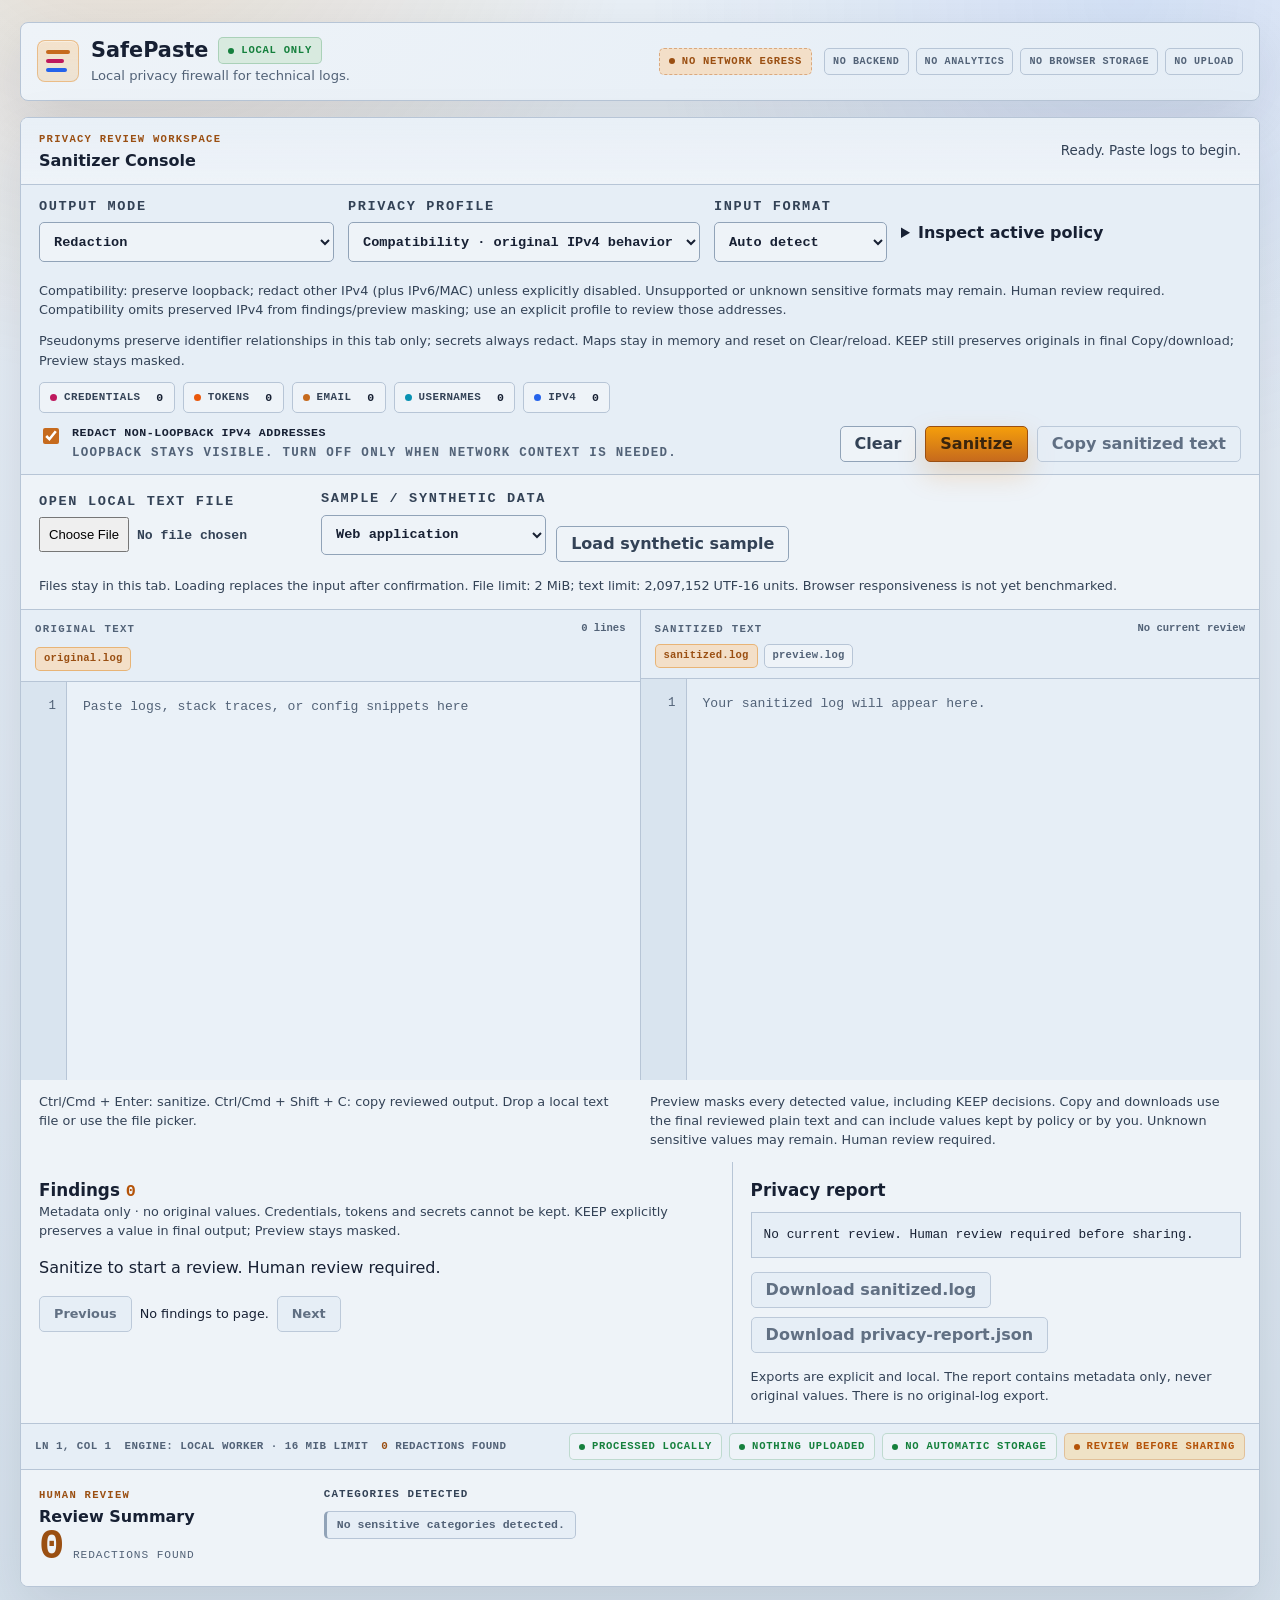
==== index.html @ 4f882168 "Phase 9: local worker, tiered fail-closed limits, bounded DOM and benchmarks Co-Authored-By: Devin A" ====
<!doctype html>
<html lang="en">
  <head>
    <meta charset="utf-8">
    <meta http-equiv="Content-Security-Policy" content="default-src 'self'; script-src 'self'; style-src 'self'; img-src 'self'; font-src 'none'; connect-src 'none'; media-src 'none'; object-src 'none'; frame-src 'none'; child-src 'none'; worker-src 'self'; manifest-src 'none'; base-uri 'none'; form-action 'none'">
    <meta name="viewport" content="width=device-width, initial-scale=1">
    <title>SafePaste</title>
    <meta name="description" content="Local browser-based log sanitizer for reviewing sensitive data before sharing logs.">
    <link rel="stylesheet" href="styles.css">
  </head>
  <body>
    <div class="shell">
      <header class="site-header">
        <div class="topbar">
          <a class="brand-lockup" href="#workspace-title" aria-label="SafePaste workspace">
            <span class="brand-mark" aria-hidden="true">
              <span></span>
              <span></span>
              <span></span>
            </span>
            <span class="brand-copy">
              <span class="title-row">
                <h1>SafePaste</h1>
                <span class="trust-badge">Local only</span>
              </span>
              <span class="subtitle">Local privacy firewall for technical logs.</span>
            </span>
          </a>
          <div class="topbar-right" aria-label="Privacy guarantees">
            <span class="egress-badge">No Network Egress</span>
            <ul class="trust-indicators">
              <li>No backend</li>
              <li>No analytics</li>
              <li>No browser storage</li>
              <li>No upload</li>
            </ul>
          </div>
        </div>
      </header>

      <main class="workspace" aria-labelledby="workspace-title" data-workspace-shell>
        <section class="workspace-head" aria-labelledby="workspace-title">
          <div>
            <p class="eyebrow">Privacy review workspace</p>
            <h2 id="workspace-title">Sanitizer Console</h2>
          </div>
          <p id="status-message" class="status" role="status" aria-live="polite">Ready. Paste logs to begin.</p>
        </section>

        <section class="toolbar" aria-label="Detection rules and actions">
          <div class="policy-controls">
            <label for="mode-select">Output mode
              <select id="mode-select" aria-describedby="mode-help">
                <option value="redaction">Redaction</option>
                <option value="pseudonymization">Pseudonymization · context only</option>
              </select>
            </label>
            <label for="profile-select">Privacy profile
              <select id="profile-select" aria-describedby="policy-warning">
                <option value="legacy">Compatibility · original IPv4 behavior</option>
                <option value="strict">Strict privacy</option>
                <option value="support">Support</option>
                <option value="incident">Security incident</option>
                <option value="custom">Custom</option>
              </select>
            </label>
            <label for="format-select">Input format
              <select id="format-select">
                <option value="auto">Auto detect</option>
                <option value="text">Plain text</option>
                <option value="json">JSON</option>
                <option value="env">.env / KEY=VALUE</option>
                <option value="headers">HTTP headers</option>
                <option value="logfmt">Logfmt</option>
              </select>
            </label>
            <details class="policy-details">
              <summary>Inspect active policy</summary>
              <pre id="policy-details"></pre>
            </details>
          </div>
          <p id="policy-warning" class="review-note">Compatibility preserves loopback. Choose Strict privacy for broader supported redaction. Human review required.</p>
          <p id="mode-help" class="review-note">Pseudonyms preserve identifier relationships in this tab only; secrets always redact. Maps stay in memory and reset on Clear/reload. KEEP still preserves originals in final Copy/download; Preview stays masked.</p>
          <fieldset id="custom-controls" hidden disabled>
            <legend>Custom categories · checked means REDACT</legend>
            <div class="custom-grid">
              <label><input type="checkbox" checked disabled> Credentials · locked</label>
              <label><input type="checkbox" checked disabled> Tokens · locked</label>
              <label><input type="checkbox" checked disabled> Secrets · locked</label>
              <label><input id="category-email" type="checkbox" checked> Email addresses</label>
              <label><input id="category-usernames" type="checkbox" checked> Usernames</label>
              <label><input id="category-paths" type="checkbox" checked> Path usernames</label>
              <label><input id="category-network" type="checkbox" checked> IPv4 addresses</label>
              <label><input id="preserve-loopback" type="checkbox"> Preserve loopback IPv4</label>
              <label><input id="preserve-private" type="checkbox"> Preserve RFC1918 private IPv4</label>
            </div>
          </fieldset>
          <div class="rule-strip" aria-label="Detection rule groups" data-visual-category-chips>
            <span class="rule-chip credentials" data-rule-chip="credentials"><span class="rule-dot"></span>Credentials <strong>0</strong></span>
            <span class="rule-chip tokens" data-rule-chip="tokens"><span class="rule-dot"></span>Tokens <strong>0</strong></span>
            <span class="rule-chip email" data-rule-chip="email"><span class="rule-dot"></span>Email <strong>0</strong></span>
            <span class="rule-chip usernames" data-rule-chip="usernames"><span class="rule-dot"></span>Usernames <strong>0</strong></span>
            <span class="rule-chip ipv4" data-rule-chip="network"><span class="rule-dot"></span>IPv4 <strong>0</strong></span>
          </div>

          <div class="toolbar-actions">
            <label class="toggle" id="legacy-controls">
              <input id="redact-ip" type="checkbox" checked>
              <span class="toggle-copy">
                <span class="toggle-title">Redact non-loopback IPv4 addresses</span>
                <span class="toggle-help">Loopback stays visible. Turn off only when network context is needed.</span>
              </span>
            </label>
            <div class="button-row">
              <button id="clear-button" type="button" class="secondary">Clear</button>
              <button id="sanitize-button" type="button" aria-label="Sanitize log">Sanitize</button>
              <button id="cancel-button" type="button" class="secondary" hidden disabled>Cancel analysis</button>
              <button id="copy-button" type="button" disabled>Copy sanitized text</button>
            </div>
          </div>
        </section>

        <section class="input-tools" aria-label="Local input tools">
          <label for="file-input">Open local text file
            <input id="file-input" type="file" accept="text/*,.txt,.log,.json,.env,.conf,.ini,.csv,.md,.yaml,.yml,.xml,.html,.js,.ts,.py,.java,.go,.rs,.sh">
          </label>
          <div class="sample-tools">
            <label for="sample-select">Sample / synthetic data
              <select id="sample-select">
                <option value="web">Web application</option>
                <option value="cloud">Cloud / API JSON</option>
                <option value="auth">Authentication headers</option>
                <option value="support">Support / debug .env</option>
              </select>
            </label>
            <button id="sample-button" class="secondary" type="button">Load synthetic sample</button>
          </div>
          <p class="review-note">Files stay in this tab. Loading replaces the input after confirmation. File limit: 2 MiB; text limit: 2,097,152 UTF-16 units. Browser responsiveness is not yet benchmarked.</p>
        </section>

        <section class="editor-grid" aria-label="Original and sanitized text">
          <article class="pane original-pane">
            <div class="pane-tabs">
              <div>
                <label for="input-text">Original text</label>
                <span class="file-tab active">original.log</span>
              </div>
              <span class="pane-meta" data-original-meta>0 lines</span>
            </div>
            <div class="editor-frame" data-drop-zone>
              <div id="input-gutter" class="gutter" aria-hidden="true">1</div>
              <textarea id="input-text" spellcheck="false" wrap="off" autocomplete="off" autocapitalize="off" aria-describedby="input-help" placeholder="Paste logs, stack traces, or config snippets here"></textarea>
              <div class="drop-overlay" aria-hidden="true">
                <span>Drop a local text log</span>
                <small>No upload. File contents stay in this browser tab.</small>
              </div>
            </div>
          </article>

          <article class="pane sanitized-pane">
            <div class="pane-tabs">
              <div>
                <label for="output-text">Sanitized text</label>
                <div class="tablist" role="tablist" aria-label="Sanitized output views">
                  <button id="sanitized-tab" class="file-tab active" type="button" role="tab" aria-selected="true" aria-controls="output-text">sanitized.log</button>
                  <button id="preview-tab" class="file-tab" type="button" role="tab" aria-selected="false" aria-controls="preview-panel" tabindex="-1">preview.log</button>
                </div>
              </div>
              <span class="pane-meta" data-output-meta>0 redactions</span>
            </div>
            <div class="editor-frame output-frame">
              <div id="output-gutter" class="gutter" aria-hidden="true">1</div>
              <textarea id="output-text" spellcheck="false" wrap="off" readonly role="tabpanel" aria-labelledby="sanitized-tab" aria-describedby="preview-help" placeholder="Your sanitized log will appear here."></textarea>
              <pre id="preview-panel" class="visual-output empty" role="tabpanel" aria-labelledby="preview-tab" tabindex="0" aria-describedby="preview-help" data-output-preview hidden>Your visual redaction preview appears here.</pre>
            </div>
          </article>
        </section>
        <div class="editor-help">
          <p id="input-help">Ctrl/Cmd + Enter: sanitize. Ctrl/Cmd + Shift + C: copy reviewed output. Drop a local text file or use the file picker.</p>
          <p id="preview-help">Preview masks every detected value, including KEEP decisions. Copy and downloads use the final reviewed plain text and can include values kept by policy or by you. Unknown sensitive values may remain. Human review required.</p>
        </div>

        <section class="review-grid" aria-label="Findings and privacy report">
          <section class="findings-panel" aria-labelledby="findings-title">
            <h2 id="findings-title">Findings <span id="finding-count">0</span></h2>
            <p class="review-note">Metadata only · no original values. Credentials, tokens and secrets cannot be kept. KEEP explicitly preserves a value in final output; Preview stays masked.</p>
            <ol id="findings-list" aria-label="Detected findings"></ol>
            <nav class="findings-pagination" aria-label="Findings pages">
              <button id="findings-previous" type="button" disabled>Previous</button>
              <span id="findings-page" role="status" aria-live="polite">No review yet.</span>
              <button id="findings-next" type="button" disabled>Next</button>
            </nav>
          </section>
          <section class="report-panel" aria-labelledby="report-title">
            <h2 id="report-title">Privacy report</h2>
            <pre id="privacy-report">No review yet. Human review required before sharing.</pre>
            <div class="button-row">
              <button id="download-log" type="button" disabled>Download sanitized.log</button>
              <button id="download-report" type="button" disabled>Download privacy-report.json</button>
            </div>
            <p class="review-note">Exports are explicit and local. The report contains metadata only, never original values. There is no original-log export.</p>
          </section>
        </section>

        <section class="statusbar" aria-label="Review status">
          <span data-cursor-status>Ln 1, Col 1</span>
          <span id="engine-status">Engine: starting</span>
          <span><strong data-status-redaction-count>0</strong> redactions found</span>
          <span class="status-dots" data-category-dots aria-hidden="true"></span>
          <ul class="privacy-footer">
            <li>Processed locally</li>
            <li>Nothing uploaded</li>
            <li>No automatic storage</li>
            <li>Review before sharing</li>
          </ul>
        </section>

        <section class="summary" aria-labelledby="summary-title">
          <div class="summary-count">
            <p class="section-kicker">Human review</p>
            <h2 id="summary-title">Review Summary</h2>
            <p><strong id="redaction-count">0</strong> redactions found</p>
          </div>
          <div class="summary-categories">
            <h3>Categories Detected</h3>
            <ul id="category-list" class="category-list" aria-label="Detected sensitive data categories">
              <li>No review yet.</li>
            </ul>
          </div>
        </section>
      </main>
    </div>

    <script src="src/sanitizer.js"></script>
    <script src="app.js"></script>
  </body>
</html>
---- styles.css ----
:root {
  color-scheme: light;
  --bg: #dde7f1;
  --bg-elevated: #d3dfeb;
  --surface: #eef3f8;
  --surface-secondary: #e6eef6;
  --surface-tertiary: #d9e4ef;
  --surface-glass: rgba(238, 243, 248, 0.9);
  --border: #b7c5d6;
  --border-strong: #91a3b8;

  --text-primary: #172033;
  --text-secondary: #334256;
  --text-muted: #526277;
  --text-faint: #526277;

  --primary: #c66a1d;
  --primary-hover: #9a4f12;
  --primary-soft: #f3dfc8;
  --focus: #2563eb;

  --success: #15803d;
  --success-soft: #d8eadf;
  --danger: #b91c1c;
  --danger-soft: #f1d8de;
  --warning: #b45309;
  --warning-soft: #efe2c6;
  --orange: #ea580c;
  --cyan: #0891b2;
  --blue: #2563eb;
  --pink: #be185d;

  --radius: 8px;
  --shadow: 0 20px 56px rgba(15, 23, 42, 0.1);
  --mono: "SFMono-Regular", Consolas, "Liberation Mono", "Courier New", monospace;
  --sans: ui-sans-serif, system-ui, -apple-system, BlinkMacSystemFont, "Segoe UI", sans-serif;
}

* {
  box-sizing: border-box;
}

html {
  min-height: 100%;
  background: var(--bg);
}

body {
  position: relative;
  margin: 0;
  min-height: 100vh;
  overflow-x: hidden;
  background:
    radial-gradient(circle at 10% -8%, rgba(217, 119, 6, 0.16), transparent 32rem),
    radial-gradient(circle at 88% 0%, rgba(37, 99, 235, 0.11), transparent 30rem),
    linear-gradient(180deg, #e8eff6 0%, var(--bg) 54%, #d4e0eb 100%);
  color: var(--text-primary);
  font-family: var(--sans);
  line-height: 1.5;
  -webkit-font-smoothing: antialiased;
}

body::before {
  position: fixed;
  inset: 0;
  z-index: -1;
  background:
    linear-gradient(rgba(15, 23, 42, 0.035) 1px, transparent 1px),
    linear-gradient(90deg, rgba(15, 23, 42, 0.035) 1px, transparent 1px);
  background-size: 36px 36px;
  mask-image: linear-gradient(180deg, rgba(0, 0, 0, 0.66), transparent 82%);
  content: "";
  pointer-events: none;
}

::selection {
  background: rgba(217, 119, 6, 0.22);
  color: var(--text-primary);
}

h1,
h2,
h3,
p {
  margin-top: 0;
}

button,
textarea,
input,
select {
  font: inherit;
}

.shell {
  width: min(1240px, calc(100% - 32px));
  margin: 0 auto;
  padding: 22px 0 36px;
}

.site-header {
  margin-bottom: 16px;
}

.topbar {
  display: flex;
  align-items: center;
  justify-content: space-between;
  gap: 18px;
  border: 1px solid var(--border);
  border-radius: var(--radius);
  padding: 14px 16px;
  background:
    linear-gradient(135deg, rgba(238, 243, 248, 0.96), rgba(228, 237, 246, 0.92)),
    var(--surface);
  box-shadow: var(--shadow);
}

.brand-lockup {
  display: inline-flex;
  align-items: center;
  min-width: 0;
  gap: 12px;
  color: inherit;
  text-decoration: none;
}

.brand-mark {
  display: grid;
  width: 42px;
  height: 42px;
  flex: 0 0 auto;
  align-content: center;
  gap: 5px;
  border: 1px solid rgba(217, 119, 6, 0.35);
  border-radius: 8px;
  padding: 9px 8px;
  background:
    linear-gradient(180deg, rgba(244, 226, 203, 0.98), rgba(235, 214, 184, 0.56)),
    var(--surface);
  box-shadow: inset 0 1px 0 rgba(255, 255, 255, 0.42);
}

.brand-mark span {
  display: block;
  height: 4px;
  border-radius: 2px;
  background: var(--primary);
}

.brand-mark span:nth-child(2) {
  width: 76%;
  background: var(--pink);
}

.brand-mark span:nth-child(3) {
  width: 88%;
  background: var(--blue);
}

.brand-copy {
  display: grid;
  min-width: 0;
  gap: 2px;
}

.title-row {
  display: flex;
  align-items: center;
  gap: 10px;
}

h1 {
  margin-bottom: 0;
  color: var(--text-primary);
  font-size: 1.3rem;
  font-weight: 800;
  line-height: 1.1;
  letter-spacing: 0;
}

.subtitle {
  color: var(--text-muted);
  font-size: 0.82rem;
}

.trust-badge,
.egress-badge,
.privacy-footer li {
  display: inline-flex;
  align-items: center;
  gap: 7px;
  min-height: 27px;
  border-radius: 5px;
  padding: 5px 9px;
  font-family: var(--mono);
  font-size: 0.66rem;
  font-weight: 800;
  letter-spacing: 0.07em;
  line-height: 1;
  text-transform: uppercase;
  white-space: nowrap;
}

.trust-badge {
  border: 1px solid rgba(21, 128, 61, 0.24);
  background: var(--success-soft);
  color: var(--success);
}

.egress-badge {
  border: 1px dashed rgba(180, 83, 9, 0.38);
  background: var(--primary-soft);
  color: var(--primary-hover);
}

.trust-badge::before,
.egress-badge::before,
.privacy-footer li::before {
  width: 6px;
  height: 6px;
  flex: 0 0 auto;
  border-radius: 999px;
  background: currentColor;
  content: "";
}

.topbar-right {
  display: flex;
  align-items: center;
  justify-content: flex-end;
  gap: 12px;
  min-width: 0;
}

.trust-indicators,
.privacy-footer {
  display: flex;
  flex-wrap: wrap;
  gap: 7px;
  margin: 0;
  padding: 0;
  list-style: none;
}

.trust-indicators {
  justify-content: flex-end;
}

.trust-indicators li {
  border: 1px solid var(--border);
  border-radius: 5px;
  padding: 5px 8px;
  background: var(--surface-secondary);
  color: var(--text-muted);
  font-family: var(--mono);
  font-size: 0.63rem;
  font-weight: 800;
  letter-spacing: 0.06em;
  text-transform: uppercase;
  white-space: nowrap;
}

.workspace {
  overflow: hidden;
  border: 1px solid var(--border);
  border-radius: var(--radius);
  background: var(--surface);
  box-shadow: var(--shadow);
}

.workspace.is-scanning {
  border-color: rgba(217, 119, 6, 0.42);
}

.workspace-head {
  display: flex;
  align-items: center;
  justify-content: space-between;
  gap: 18px;
  border-bottom: 1px solid var(--border);
  padding: 14px 18px;
  background:
    linear-gradient(180deg, rgba(232, 239, 247, 0.88), rgba(238, 243, 248, 0.98)),
    var(--surface);
}

.eyebrow,
.section-kicker {
  margin-bottom: 3px;
  color: var(--primary-hover);
  font-family: var(--mono);
  font-size: 0.66rem;
  font-weight: 900;
  letter-spacing: 0.12em;
  text-transform: uppercase;
}

h2 {
  margin-bottom: 0;
  color: var(--text-primary);
  font-size: 1rem;
  font-weight: 800;
  line-height: 1.2;
  letter-spacing: 0;
}

h3 {
  margin-bottom: 10px;
  color: var(--text-secondary);
  font-family: var(--mono);
  font-size: 0.68rem;
  line-height: 1.2;
  letter-spacing: 0.1em;
  text-transform: uppercase;
}

.status {
  max-width: 680px;
  margin: 0;
  color: var(--text-secondary);
  font-size: 0.84rem;
  text-align: right;
}

.toolbar {
  display: grid;
  gap: 12px;
  border-bottom: 1px solid var(--border);
  padding: 12px 18px;
  background: var(--surface-secondary);
}

.rule-strip {
  display: flex;
  flex-wrap: wrap;
  gap: 8px;
}

.rule-chip {
  display: inline-flex;
  align-items: center;
  gap: 7px;
  min-height: 30px;
  border: 1px solid var(--border);
  border-radius: 5px;
  padding: 6px 10px;
  background: var(--surface);
  color: var(--text-secondary);
  font-family: var(--mono);
  font-size: 0.68rem;
  font-weight: 800;
  letter-spacing: 0.04em;
  text-transform: uppercase;
}

.rule-chip strong {
  min-width: 1.4em;
  color: var(--text-primary);
  font-size: 0.72rem;
  text-align: right;
}

.rule-chip.is-active {
  border-color: rgba(217, 119, 6, 0.42);
  background: var(--primary-soft);
}

.rule-dot,
.status-dots span {
  width: 7px;
  height: 7px;
  flex: 0 0 auto;
  border-radius: 999px;
  background: var(--text-faint);
}

.rule-chip.credentials .rule-dot,
.status-dots .credentials {
  background: var(--pink);
}

.rule-chip.tokens .rule-dot,
.status-dots .tokens {
  background: var(--orange);
}

.rule-chip.email .rule-dot,
.status-dots .email {
  background: var(--primary);
}

.rule-chip.usernames .rule-dot,
.status-dots .usernames {
  background: var(--cyan);
}

.rule-chip.ipv4 .rule-dot,
.status-dots .ipv4 {
  background: var(--blue);
}

.toolbar-actions {
  display: grid;
  grid-template-columns: minmax(260px, 1fr) auto;
  gap: 14px;
  align-items: center;
}

.toggle {
  display: inline-flex;
  align-items: flex-start;
  gap: 10px;
  min-width: 0;
  margin: 0;
  color: var(--text-primary);
}

.toggle input {
  width: 16px;
  height: 16px;
  margin-top: 3px;
  flex: 0 0 auto;
  accent-color: var(--primary);
}

.toggle-copy {
  display: grid;
  gap: 1px;
  min-width: 0;
}

.toggle-title {
  color: var(--text-primary);
  font-family: var(--mono);
  font-size: 0.73rem;
  font-weight: 800;
  letter-spacing: 0.04em;
}

.toggle-help {
  margin: 0;
  color: var(--text-muted);
  font-size: 0.78rem;
}

.button-row {
  display: flex;
  justify-content: flex-end;
  gap: 9px;
  flex-wrap: wrap;
}

button {
  min-height: 36px;
  border: 1px solid var(--border-strong);
  border-radius: 5px;
  padding: 0 14px;
  background: var(--surface);
  color: var(--text-secondary);
  font-weight: 800;
  cursor: pointer;
  transition:
    border-color 140ms ease,
    background-color 140ms ease,
    box-shadow 140ms ease,
    color 140ms ease,
    transform 140ms ease;
}

button:hover {
  border-color: var(--text-muted);
  color: var(--text-primary);
  transform: translateY(-1px);
}

button:active {
  transform: translateY(1px);
}

#sanitize-button {
  border-color: var(--primary-hover);
  background: linear-gradient(180deg, #f59e0b, var(--primary));
  color: #3a250d;
  box-shadow: 0 12px 28px rgba(217, 119, 6, 0.22);
}

#sanitize-button:hover {
  border-color: var(--primary-hover);
  background: var(--primary-hover);
  color: #f8ecdc;
  box-shadow: 0 16px 34px rgba(180, 83, 9, 0.26);
}

button.secondary,
#copy-button:not(:disabled),
.file-tab {
  background: var(--surface);
  color: var(--text-secondary);
}

#copy-button:not(:disabled):hover,
button.secondary:hover,
.file-tab:hover {
  background: var(--surface-tertiary);
}

button:disabled {
  border-color: var(--border);
  background: var(--surface-secondary);
  color: var(--text-faint);
  cursor: not-allowed;
  opacity: 0.9;
  transform: none;
}

button:focus-visible,
textarea:focus-visible,
input:focus-visible,
select:focus-visible,
summary:focus-visible,
.brand-lockup:focus-visible {
  outline: 3px solid var(--focus);
  outline-offset: 3px;
}

[hidden] { display: none !important; }

.policy-controls, .input-tools, .custom-grid {
  display: flex;
  flex-wrap: wrap;
  align-items: center;
  gap: 14px;
}

.policy-controls > label, .sample-tools > label, .input-tools > label {
  display: grid;
  gap: 5px;
  color: var(--text-secondary);
  font-size: 0.85rem;
  font-weight: 700;
  min-width: 0;
}

select {
  min-height: 40px;
  max-width: 100%;
  padding: 6px 10px;
  border: 1px solid var(--border-strong);
  border-radius: 5px;
  background: var(--surface);
  color: var(--text-primary);
}

input[type="file"] { max-width: 100%; font-size: 0.82rem; }
input[type="file"]::file-selector-button { padding: 8px; margin-right: 8px; }

.policy-details { flex: 1 1 260px; min-width: 0; }
summary { cursor: pointer; font-weight: 700; }
.policy-details pre { max-height: 260px; overflow: auto; }

.review-note, .editor-help p, .finding-detail {
  margin: 0;
  font-size: 0.8rem;
  color: var(--text-secondary);
  overflow-wrap: anywhere;
}

#custom-controls {
  min-width: 0;
  border: 1px solid var(--border-strong);
  border-radius: 5px;
  padding: 12px;
}

.custom-grid { align-items: flex-start; }
.custom-grid label { display: flex; align-items: center; gap: 6px; font-size: 0.83rem; }
.custom-grid input { width: 18px; height: 18px; accent-color: var(--primary); }
.input-tools { padding: 14px 18px; background: var(--surface); border-bottom: 1px solid var(--border); }
.input-tools > p { flex-basis: 100%; }
.sample-tools { display: flex; flex-wrap: wrap; align-items: end; gap: 10px; min-width: 0; }
.editor-help { display: grid; grid-template-columns: 1fr 1fr; gap: 20px; padding: 12px 18px; background: var(--surface); }

.review-grid { display: grid; grid-template-columns: minmax(0, 1.35fr) minmax(0, 1fr); gap: 1px; background: var(--border); }
.findings-panel, .report-panel { min-width: 0; padding: 18px; background: var(--surface); }
.review-grid h2 { font-size: 1.05rem; }
#finding-count { font-family: var(--mono); color: var(--warning); }
#findings-list { padding: 0; list-style: none; max-height: 560px; overflow-y: auto; }
.finding { padding: 12px 0; border-bottom: 1px solid var(--border); }
.finding h3 { margin-bottom: 6px; font-family: var(--mono); font-size: 0.78rem; overflow-wrap: anywhere; }
.finding p { font-size: 0.83rem; margin-bottom: 8px; overflow-wrap: anywhere; }
.finding label { display: grid; gap: 5px; font-size: 0.82rem; font-weight: 700; }
.findings-pagination { display: flex; flex-wrap: wrap; gap: 8px; align-items: center; font-size: 0.8rem; }
#privacy-report, #policy-details { white-space: pre-wrap; overflow-wrap: anywhere; font-family: var(--mono); font-size: 0.8rem; }
#privacy-report { padding: 12px; border: 1px solid var(--border); background: var(--surface-secondary); }
.report-panel .button-row { justify-content: flex-start; margin: 14px 0; }

@media (max-width: 980px) {
  .review-grid, .editor-help { grid-template-columns: 1fr; }
}

@media (max-width: 620px) {
  .policy-controls > label, .sample-tools, .sample-tools > label, .input-tools > label { width: 100%; }
  .policy-controls select, .sample-tools select { width: 100%; }
  .findings-panel, .report-panel, .editor-help, .input-tools { padding: 12px; }
}

.editor-grid {
  display: grid;
  grid-template-columns: minmax(0, 1fr) minmax(0, 1fr);
  min-height: 470px;
  background: var(--border);
  gap: 1px;
}

.pane {
  display: flex;
  min-width: 0;
  min-height: 470px;
  flex-direction: column;
  background: var(--surface);
}

.pane-tabs {
  display: flex;
  min-height: 62px;
  align-items: flex-start;
  justify-content: space-between;
  gap: 12px;
  border-bottom: 1px solid var(--border);
  padding: 11px 14px 10px;
  background: var(--surface-secondary);
}

label {
  display: block;
  margin-bottom: 7px;
  color: var(--text-muted);
  font-family: var(--mono);
  font-size: 0.67rem;
  font-weight: 900;
  letter-spacing: 0.12em;
  text-transform: uppercase;
}

.tablist {
  display: flex;
  gap: 6px;
  flex-wrap: wrap;
}

.file-tab {
  display: inline-flex;
  align-items: center;
  min-height: 24px;
  border: 1px solid var(--border);
  border-radius: 5px;
  padding: 4px 8px;
  color: var(--text-muted);
  font-family: var(--mono);
  font-size: 0.66rem;
  font-weight: 850;
  letter-spacing: 0.02em;
  line-height: 1.1;
}

span.file-tab {
  background: var(--surface-tertiary);
}

.file-tab.active,
.file-tab[aria-selected="true"] {
  border-color: rgba(217, 119, 6, 0.42);
  background: var(--primary-soft);
  color: var(--primary-hover);
}

.pane-meta {
  color: var(--text-muted);
  font-family: var(--mono);
  font-size: 0.66rem;
  font-weight: 800;
  white-space: nowrap;
}

.editor-frame {
  position: relative;
  display: grid;
  grid-template-columns: 46px minmax(0, 1fr);
  flex: 1;
  min-height: 0;
  background: #eaf1f8;
}

.editor-frame.is-dragging {
  outline: 1px solid rgba(217, 119, 6, 0.58);
  outline-offset: -1px;
}

.editor-frame.is-dragging .drop-overlay {
  opacity: 1;
  transform: translate(-50%, -50%) scale(1);
}

.editor-frame.is-scanning::after {
  position: absolute;
  right: 0;
  left: 0;
  top: 0;
  z-index: 4;
  height: 2px;
  background: linear-gradient(90deg, transparent, var(--primary), transparent);
  box-shadow: 0 0 18px 2px rgba(217, 119, 6, 0.3);
  content: "";
  animation: scan-line 420ms linear;
  pointer-events: none;
}

.gutter {
  overflow: hidden;
  border-right: 1px solid var(--border);
  padding: 14px 10px;
  background: var(--surface-tertiary);
  color: var(--text-faint);
  font-family: var(--mono);
  font-size: 0.78rem;
  line-height: 1.65;
  text-align: right;
  user-select: none;
  white-space: pre;
}

textarea,
.visual-output {
  width: 100%;
  min-height: 100%;
  border: 0;
  border-radius: 0;
  padding: 14px 16px;
  resize: none;
  background: transparent;
  color: var(--text-primary);
  font-family: var(--mono);
  font-size: 0.82rem;
  line-height: 1.65;
  outline: 0;
  white-space: pre;
  word-break: normal;
}

textarea {
  grid-column: 2;
  caret-color: var(--primary-hover);
}

textarea::placeholder {
  color: var(--text-faint);
}

textarea[readonly] {
  color: var(--text-secondary);
  background: #e6eef6;
}

.visual-output {
  grid-column: 2;
  overflow: auto;
  margin: 0;
}

.visual-output.empty {
  color: var(--text-faint);
}

.drop-overlay {
  position: absolute;
  left: 50%;
  top: 50%;
  z-index: 3;
  display: grid;
  gap: 3px;
  width: min(340px, calc(100% - 80px));
  transform: translate(-50%, -50%) scale(0.98);
  border: 1px solid rgba(217, 119, 6, 0.42);
  border-radius: var(--radius);
  padding: 18px;
  background: rgba(238, 243, 248, 0.96);
  box-shadow: 0 24px 70px rgba(15, 23, 42, 0.16);
  opacity: 0;
  pointer-events: none;
  text-align: center;
  transition:
    opacity 140ms ease,
    transform 140ms ease;
}

.drop-overlay span {
  color: var(--text-primary);
  font-weight: 850;
}

.drop-overlay small {
  color: var(--text-muted);
}

.preview-limit {
  display: block;
  margin-top: 12px;
  color: var(--text-muted);
  font-style: italic;
}

.redaction-bar {
  position: relative;
  display: inline-block;
  overflow: hidden;
  min-width: 5.6em;
  height: 1.12em;
  border-radius: 2px;
  margin: 0 0.05em;
  color: transparent;
  vertical-align: -0.14em;
  background:
    linear-gradient(90deg, rgba(255, 255, 255, 0.16), transparent 28%, rgba(255, 255, 255, 0.11)),
    repeating-linear-gradient(135deg, #243044, #243044 3px, #3d4b5e 3px, #3d4b5e 6px);
  animation: stamp-in 180ms ease;
}

.redaction-bar::after {
  position: absolute;
  inset: 0;
  display: grid;
  place-items: center;
  color: rgba(255, 255, 255, 0.82);
  content: attr(data-category);
  font: 850 0.55rem var(--mono);
  letter-spacing: 0.07em;
  text-transform: uppercase;
}

.redaction-bar.high {
  box-shadow: 0 0 0 1px rgba(190, 24, 93, 0.5);
}

.redaction-bar.medium {
  box-shadow: 0 0 0 1px rgba(217, 119, 6, 0.54);
}

.redaction-bar.low {
  box-shadow: 0 0 0 1px rgba(37, 99, 235, 0.5);
}

.statusbar {
  display: flex;
  align-items: center;
  gap: 13px;
  flex-wrap: wrap;
  border-top: 1px solid var(--border);
  border-bottom: 1px solid var(--border);
  padding: 9px 14px;
  background: var(--surface-secondary);
  color: var(--text-muted);
  font-family: var(--mono);
  font-size: 0.68rem;
  font-weight: 800;
  letter-spacing: 0.04em;
  text-transform: uppercase;
}

.statusbar strong {
  color: var(--primary-hover);
}

.status-dots {
  display: inline-flex;
  gap: 5px;
  min-width: 8px;
}

.privacy-footer {
  margin-left: auto;
}

.privacy-footer li {
  border: 1px solid var(--border);
  background: var(--surface);
  color: var(--text-muted);
}

.privacy-footer li:first-child,
.privacy-footer li:nth-child(2),
.privacy-footer li:nth-child(3) {
  border-color: rgba(21, 128, 61, 0.22);
  color: var(--success);
}

.privacy-footer li:last-child {
  border-color: rgba(180, 83, 9, 0.24);
  background: var(--warning-soft);
  color: var(--warning);
}

.summary {
  display: grid;
  grid-template-columns: minmax(170px, 0.28fr) minmax(0, 1fr);
  gap: 28px;
  padding: 18px;
  background: var(--surface);
}

.summary-count p:last-child {
  margin-bottom: 0;
  color: var(--text-muted);
  font-family: var(--mono);
  font-size: 0.7rem;
  letter-spacing: 0.08em;
  text-transform: uppercase;
}

.summary-count strong {
  color: var(--primary-hover);
  font-size: 2.65rem;
  line-height: 1;
}

.summary-categories {
  min-width: 0;
}

.category-list {
  display: flex;
  flex-wrap: wrap;
  gap: 8px;
  margin: 0;
  padding: 0;
  list-style: none;
}

.category-list li {
  border: 1px solid var(--border);
  border-left: 3px solid var(--primary);
  border-radius: 5px;
  padding: 6px 10px;
  background: var(--surface-secondary);
  color: var(--text-secondary);
  font-family: var(--mono);
  font-size: 0.72rem;
  font-weight: 800;
  line-height: 1.2;
  text-transform: uppercase;
}

.category-list li:first-child:last-child {
  border-left-color: var(--border-strong);
  color: var(--text-muted);
  text-transform: none;
}

@keyframes scan-line {
  from {
    top: 0;
  }

  to {
    top: 100%;
  }
}

@keyframes stamp-in {
  from {
    opacity: 0;
    transform: scale(1.08);
  }

  to {
    opacity: 1;
    transform: scale(1);
  }
}

@media (prefers-reduced-motion: reduce) {
  *,
  *::before,
  *::after {
    transition-duration: 0.01ms !important;
    animation-duration: 0.01ms !important;
    animation-iteration-count: 1 !important;
    scroll-behavior: auto !important;
  }
}

@media (max-width: 980px) {
  .topbar,
  .workspace-head,
  .toolbar-actions,
  .summary {
    align-items: stretch;
    grid-template-columns: 1fr;
  }

  .topbar,
  .workspace-head {
    flex-direction: column;
  }

  .topbar-right,
  .trust-indicators {
    justify-content: flex-start;
  }

  .editor-grid {
    grid-template-columns: 1fr;
  }

  .status {
    text-align: left;
  }

  .privacy-footer {
    margin-left: 0;
  }
}

@media (max-width: 620px) {
  .shell {
    width: min(100% - 20px, 1240px);
    padding-top: 12px;
  }

  .topbar,
  .workspace-head,
  .toolbar,
  .summary {
    padding: 12px;
  }

  .title-row {
    align-items: flex-start;
    flex-direction: column;
    gap: 6px;
  }

  .topbar-right {
    align-items: flex-start;
    flex-direction: column;
  }

  .editor-frame {
    grid-template-columns: 38px minmax(0, 1fr);
  }

  .gutter {
    padding-right: 7px;
    padding-left: 6px;
  }

  textarea,
  .visual-output {
    min-height: 320px;
    padding: 12px;
  }

  .button-row {
    width: 100%;
  }

  .button-row button {
    flex: 1 1 150px;
  }
}
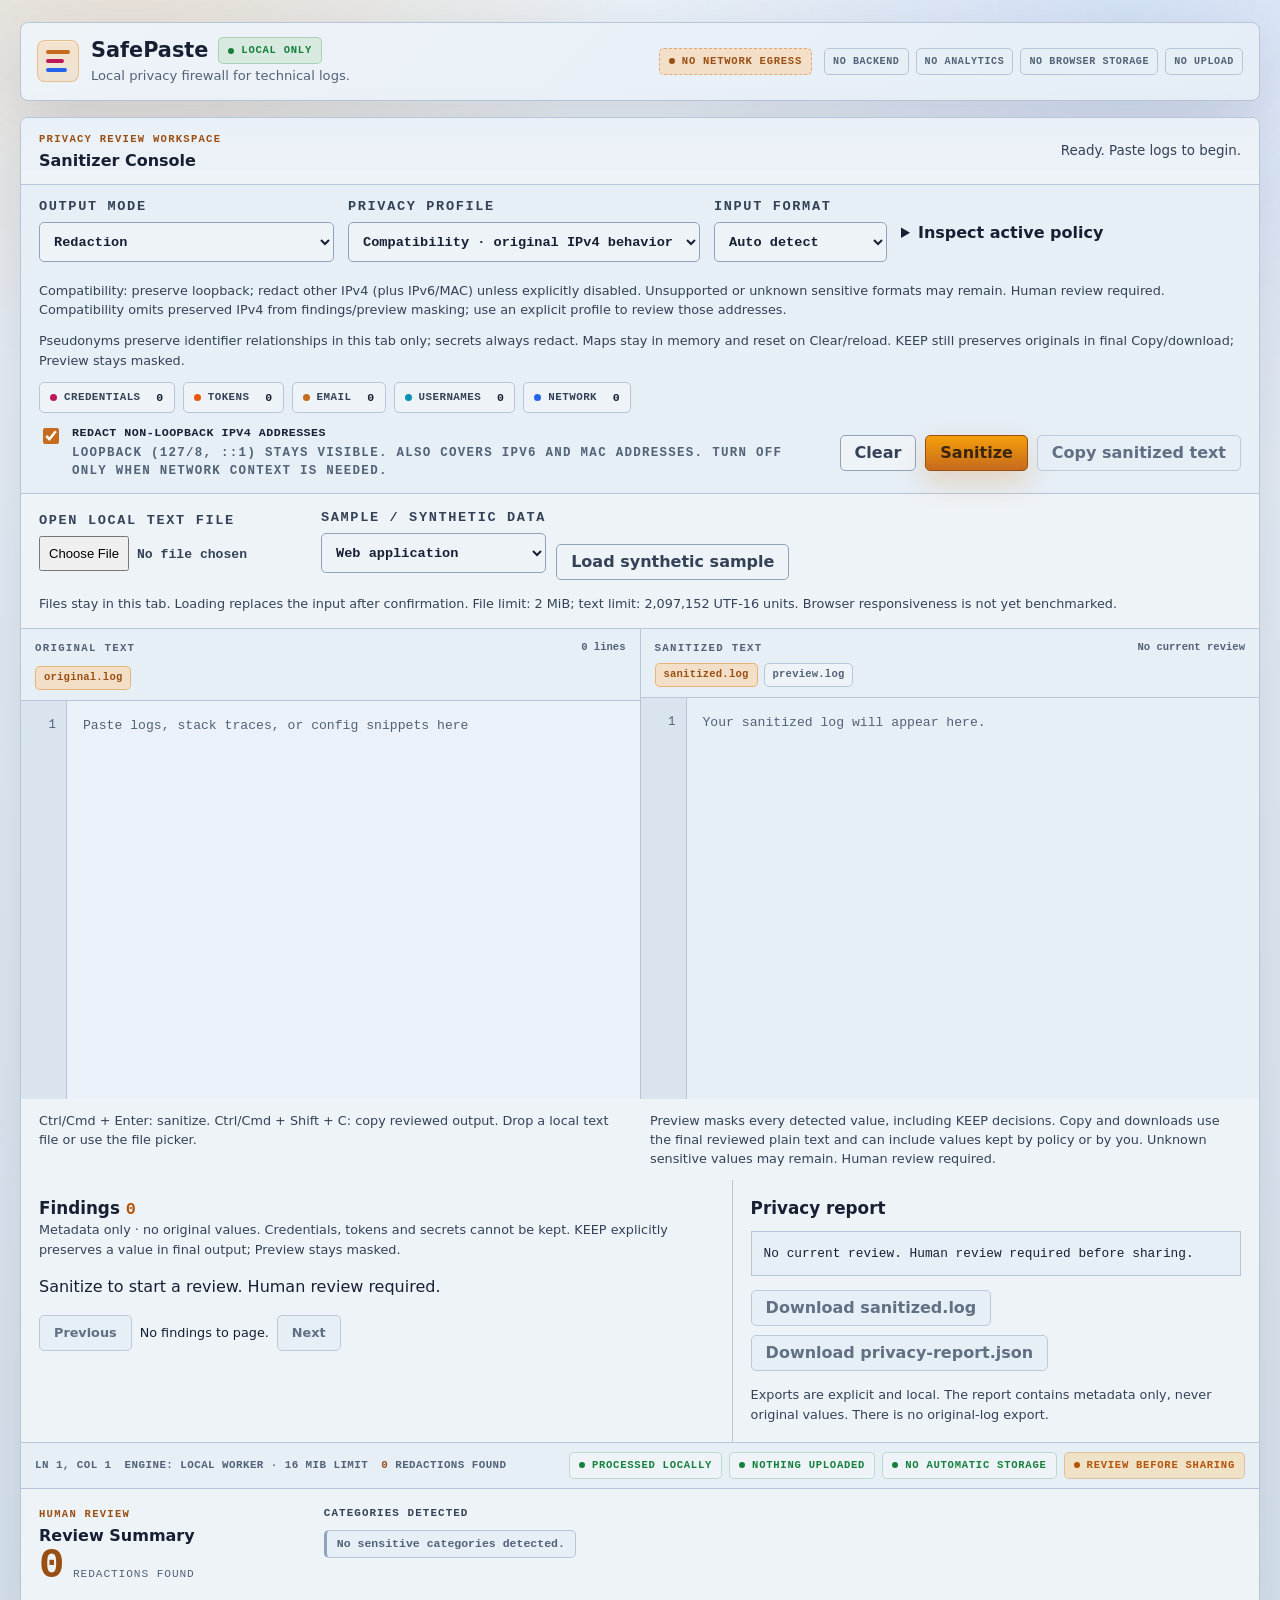
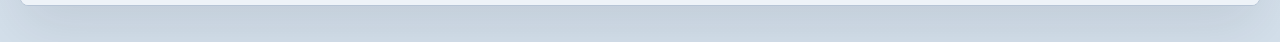
==== commit 11c30f7d: "Name every address class in network control labels; regression-test labels against engine behavior C" ====
--- a/index.html
+++ b/index.html
@@ -90,9 +90,9 @@
               <label><input id="category-email" type="checkbox" checked> Email addresses</label>
               <label><input id="category-usernames" type="checkbox" checked> Usernames</label>
               <label><input id="category-paths" type="checkbox" checked> Path usernames</label>
-              <label><input id="category-network" type="checkbox" checked> IPv4 addresses</label>
-              <label><input id="preserve-loopback" type="checkbox"> Preserve loopback IPv4</label>
-              <label><input id="preserve-private" type="checkbox"> Preserve RFC1918 private IPv4</label>
+              <label><input id="category-network" type="checkbox" checked> Network addresses (IPv4, IPv6, MAC)</label>
+              <label><input id="preserve-loopback" type="checkbox"> Preserve loopback (127/8, ::1)</label>
+              <label><input id="preserve-private" type="checkbox"> Preserve private (RFC1918, IPv6 fc00::/7)</label>
             </div>
           </fieldset>
           <div class="rule-strip" aria-label="Detection rule groups" data-visual-category-chips>
@@ -100,7 +100,7 @@
             <span class="rule-chip tokens" data-rule-chip="tokens"><span class="rule-dot"></span>Tokens <strong>0</strong></span>
             <span class="rule-chip email" data-rule-chip="email"><span class="rule-dot"></span>Email <strong>0</strong></span>
             <span class="rule-chip usernames" data-rule-chip="usernames"><span class="rule-dot"></span>Usernames <strong>0</strong></span>
-            <span class="rule-chip ipv4" data-rule-chip="network"><span class="rule-dot"></span>IPv4 <strong>0</strong></span>
+            <span class="rule-chip ipv4" data-rule-chip="network"><span class="rule-dot"></span>Network <strong>0</strong></span>
           </div>
 
           <div class="toolbar-actions">
@@ -108,7 +108,7 @@
               <input id="redact-ip" type="checkbox" checked>
               <span class="toggle-copy">
                 <span class="toggle-title">Redact non-loopback IPv4 addresses</span>
-                <span class="toggle-help">Loopback stays visible. Turn off only when network context is needed.</span>
+                <span class="toggle-help">Loopback (127/8, ::1) stays visible. Also covers IPv6 and MAC addresses. Turn off only when network context is needed.</span>
               </span>
             </label>
             <div class="button-row">
@@ -170,7 +170,7 @@
             </div>
             <div class="editor-frame output-frame">
               <div id="output-gutter" class="gutter" aria-hidden="true">1</div>
-              <textarea id="output-text" spellcheck="false" wrap="off" readonly role="tabpanel" aria-labelledby="sanitized-tab" aria-describedby="preview-help" placeholder="Your sanitized log will appear here."></textarea>
+              <textarea id="output-text" spellcheck="false" wrap="off" autocomplete="off" readonly role="tabpanel" aria-labelledby="sanitized-tab" aria-describedby="preview-help" placeholder="Your sanitized log will appear here."></textarea>
               <pre id="preview-panel" class="visual-output empty" role="tabpanel" aria-labelledby="preview-tab" tabindex="0" aria-describedby="preview-help" data-output-preview hidden>Your visual redaction preview appears here.</pre>
             </div>
           </article>
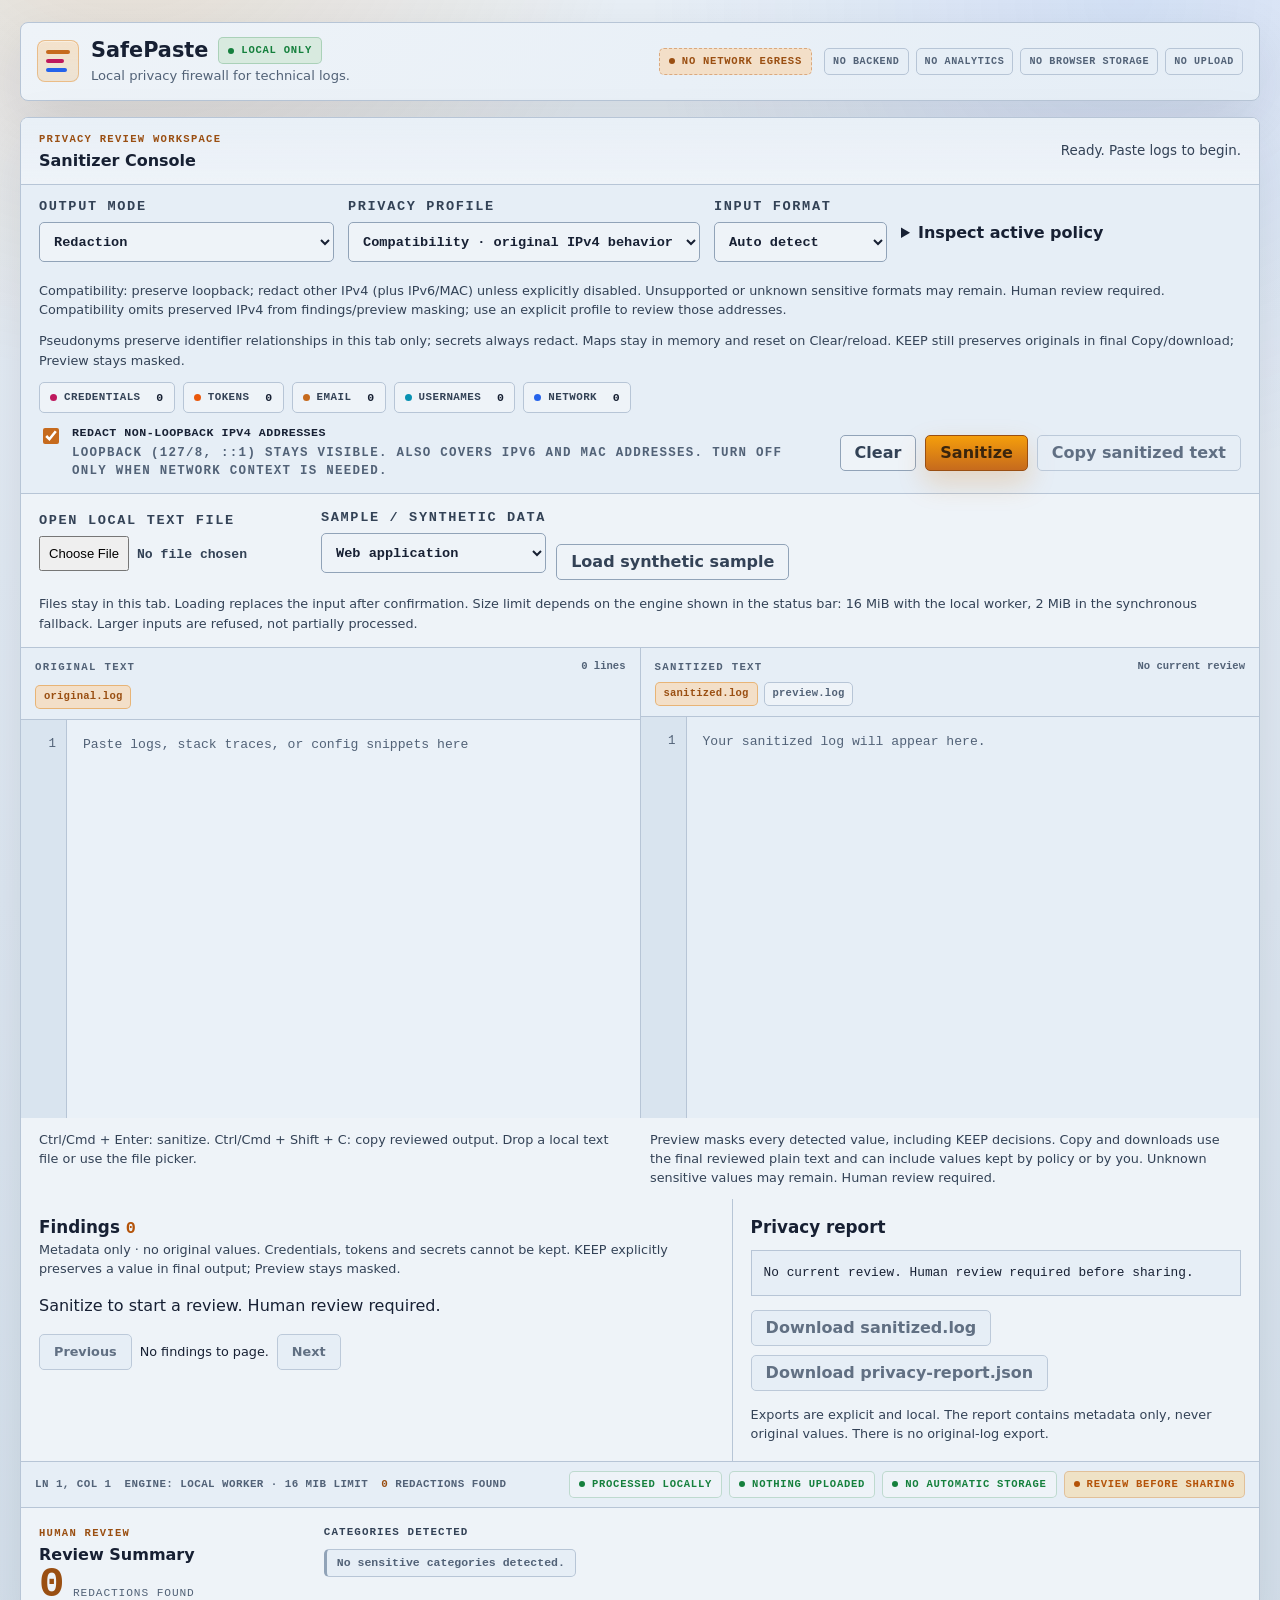
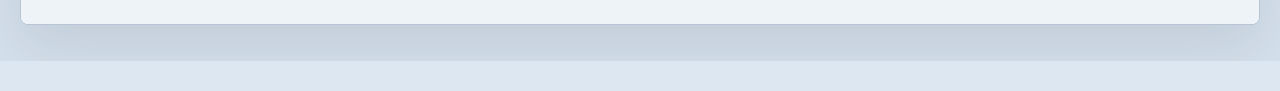
==== commit 8959d2e3: "Browser validation fixes and visual evidence - Bound finding REDACT/KEEP selects to their card at 39" ====
--- a/index.html
+++ b/index.html
@@ -135,7 +135,7 @@
             </label>
             <button id="sample-button" class="secondary" type="button">Load synthetic sample</button>
           </div>
-          <p class="review-note">Files stay in this tab. Loading replaces the input after confirmation. File limit: 2 MiB; text limit: 2,097,152 UTF-16 units. Browser responsiveness is not yet benchmarked.</p>
+          <p class="review-note">Files stay in this tab. Loading replaces the input after confirmation. Size limit depends on the engine shown in the status bar: 16 MiB with the local worker, 2 MiB in the synchronous fallback. Larger inputs are refused, not partially processed.</p>
         </section>
 
         <section class="editor-grid" aria-label="Original and sanitized text">
--- a/styles.css
+++ b/styles.css
@@ -590,6 +590,7 @@
 .finding h3 { margin-bottom: 6px; font-family: var(--mono); font-size: 0.78rem; overflow-wrap: anywhere; }
 .finding p { font-size: 0.83rem; margin-bottom: 8px; overflow-wrap: anywhere; }
 .finding label { display: grid; gap: 5px; font-size: 0.82rem; font-weight: 700; }
+.finding select { width: 100%; min-width: 0; max-width: 100%; }
 .findings-pagination { display: flex; flex-wrap: wrap; gap: 8px; align-items: center; font-size: 0.8rem; }
 #privacy-report, #policy-details { white-space: pre-wrap; overflow-wrap: anywhere; font-family: var(--mono); font-size: 0.8rem; }
 #privacy-report { padding: 12px; border: 1px solid var(--border); background: var(--surface-secondary); }
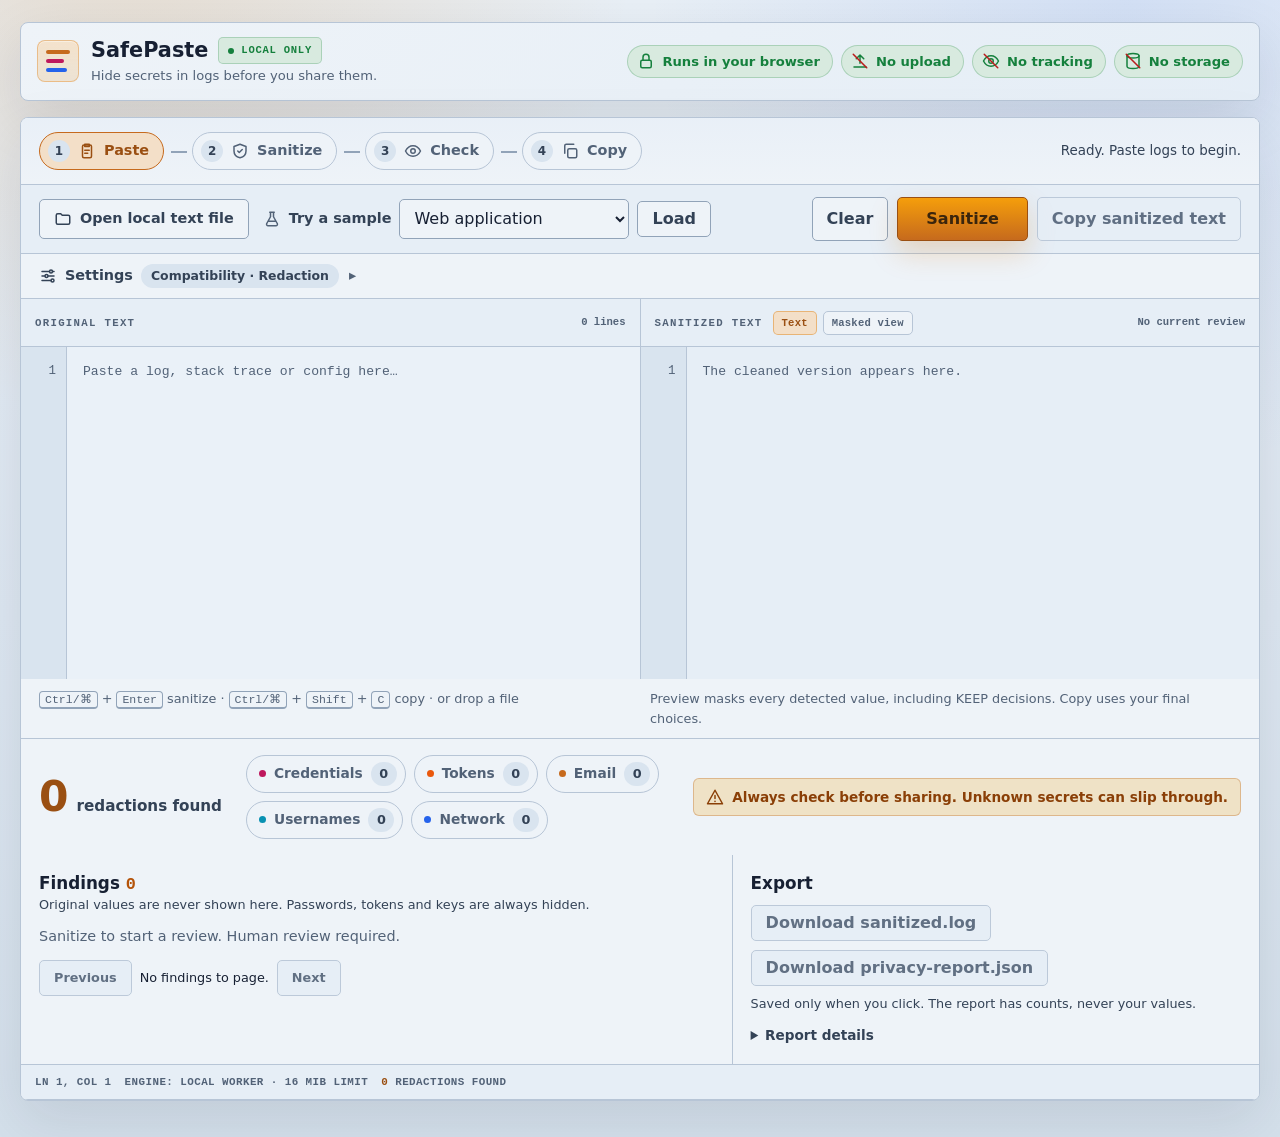
==== commit 1bd548bb: "Simplify the UI: icon chips, step bar, collapsed settings, finding cards Co-Authored-By: Devin AI <1" ====
--- a/index.html
+++ b/index.html
@@ -23,136 +23,130 @@
                 <h1>SafePaste</h1>
                 <span class="trust-badge">Local only</span>
               </span>
-              <span class="subtitle">Local privacy firewall for technical logs.</span>
+              <span class="subtitle">Hide secrets in logs before you share them.</span>
             </span>
           </a>
-          <div class="topbar-right" aria-label="Privacy guarantees">
-            <span class="egress-badge">No Network Egress</span>
-            <ul class="trust-indicators">
-              <li>No backend</li>
-              <li>No analytics</li>
-              <li>No browser storage</li>
-              <li>No upload</li>
-            </ul>
-          </div>
+          <ul class="trust-indicators" aria-label="Privacy guarantees">
+            <li><svg class="icon" viewBox="0 0 24 24" aria-hidden="true" focusable="false"><rect x="5" y="11" width="14" height="10" rx="2"/><path d="M8 11V7a4 4 0 0 1 8 0v4"/></svg>Runs in your browser</li>
+            <li><svg class="icon" viewBox="0 0 24 24" aria-hidden="true" focusable="false"><path d="M12 15V4M7 9l5-5 5 5M4 20h16"/><path class="strike" d="M3 3l18 18"/></svg>No upload</li>
+            <li><svg class="icon" viewBox="0 0 24 24" aria-hidden="true" focusable="false"><path d="M2 12s3.5-7 10-7 10 7 10 7-3.5 7-10 7S2 12 2 12z"/><circle cx="12" cy="12" r="3"/><path class="strike" d="M3 3l18 18"/></svg>No tracking</li>
+            <li><svg class="icon" viewBox="0 0 24 24" aria-hidden="true" focusable="false"><ellipse cx="12" cy="5" rx="8" ry="3"/><path d="M4 5v14c0 1.7 3.6 3 8 3s8-1.3 8-3V5"/><path class="strike" d="M3 3l18 18"/></svg>No storage</li>
+          </ul>
         </div>
       </header>
 
       <main class="workspace" aria-labelledby="workspace-title" data-workspace-shell>
         <section class="workspace-head" aria-labelledby="workspace-title">
-          <div>
-            <p class="eyebrow">Privacy review workspace</p>
-            <h2 id="workspace-title">Sanitizer Console</h2>
-          </div>
+          <h2 id="workspace-title" class="sr-only">Sanitize a log</h2>
+          <ol id="flow-steps" class="flow-steps" data-stage="paste" aria-label="Steps">
+            <li data-step="paste"><svg class="icon" viewBox="0 0 24 24" aria-hidden="true" focusable="false"><rect x="6" y="4" width="12" height="17" rx="2"/><path d="M9 3h6v3H9zM9 11h6M9 15h4"/></svg><span>Paste</span></li>
+            <li data-step="sanitize"><svg class="icon" viewBox="0 0 24 24" aria-hidden="true" focusable="false"><path d="M12 3l8 3v6c0 5-3.5 8-8 9-4.5-1-8-4-8-9V6z"/><path d="M9 12l2 2 4-4"/></svg><span>Sanitize</span></li>
+            <li data-step="review"><svg class="icon" viewBox="0 0 24 24" aria-hidden="true" focusable="false"><path d="M2 12s3.5-7 10-7 10 7 10 7-3.5 7-10 7S2 12 2 12z"/><circle cx="12" cy="12" r="3"/></svg><span>Check</span></li>
+            <li data-step="copy"><svg class="icon" viewBox="0 0 24 24" aria-hidden="true" focusable="false"><rect x="9" y="9" width="12" height="12" rx="2"/><path d="M5 15V5a2 2 0 0 1 2-2h10"/></svg><span>Copy</span></li>
+          </ol>
           <p id="status-message" class="status" role="status" aria-live="polite">Ready. Paste logs to begin.</p>
         </section>
 
-        <section class="toolbar" aria-label="Detection rules and actions">
-          <div class="policy-controls">
-            <label for="mode-select">Output mode
-              <select id="mode-select" aria-describedby="mode-help">
-                <option value="redaction">Redaction</option>
-                <option value="pseudonymization">Pseudonymization · context only</option>
-              </select>
+        <section class="toolbar" aria-label="Input and actions">
+          <div class="input-tools" aria-label="Local input tools">
+            <label for="file-input">Open local text file
+              <svg class="icon" viewBox="0 0 24 24" aria-hidden="true" focusable="false"><path d="M3 7a2 2 0 0 1 2-2h4l2 2h8a2 2 0 0 1 2 2v8a2 2 0 0 1-2 2H5a2 2 0 0 1-2-2z"/></svg>
+              <input id="file-input" type="file" accept="text/*,.txt,.log,.json,.env,.conf,.ini,.csv,.md,.yaml,.yml,.xml,.html,.js,.ts,.py,.java,.go,.rs,.sh">
             </label>
-            <label for="profile-select">Privacy profile
-              <select id="profile-select" aria-describedby="policy-warning">
-                <option value="legacy">Compatibility · original IPv4 behavior</option>
-                <option value="strict">Strict privacy</option>
-                <option value="support">Support</option>
-                <option value="incident">Security incident</option>
-                <option value="custom">Custom</option>
-              </select>
-            </label>
-            <label for="format-select">Input format
-              <select id="format-select">
-                <option value="auto">Auto detect</option>
-                <option value="text">Plain text</option>
-                <option value="json">JSON</option>
-                <option value="env">.env / KEY=VALUE</option>
-                <option value="headers">HTTP headers</option>
-                <option value="logfmt">Logfmt</option>
-              </select>
-            </label>
-            <details class="policy-details">
-              <summary>Inspect active policy</summary>
-              <pre id="policy-details"></pre>
-            </details>
-          </div>
-          <p id="policy-warning" class="review-note">Compatibility preserves loopback. Choose Strict privacy for broader supported redaction. Human review required.</p>
-          <p id="mode-help" class="review-note">Pseudonyms preserve identifier relationships in this tab only; secrets always redact. Maps stay in memory and reset on Clear/reload. KEEP still preserves originals in final Copy/download; Preview stays masked.</p>
-          <fieldset id="custom-controls" hidden disabled>
-            <legend>Custom categories · checked means REDACT</legend>
-            <div class="custom-grid">
-              <label><input type="checkbox" checked disabled> Credentials · locked</label>
-              <label><input type="checkbox" checked disabled> Tokens · locked</label>
-              <label><input type="checkbox" checked disabled> Secrets · locked</label>
-              <label><input id="category-email" type="checkbox" checked> Email addresses</label>
-              <label><input id="category-usernames" type="checkbox" checked> Usernames</label>
-              <label><input id="category-paths" type="checkbox" checked> Path usernames</label>
-              <label><input id="category-network" type="checkbox" checked> Network addresses (IPv4, IPv6, MAC)</label>
-              <label><input id="preserve-loopback" type="checkbox"> Preserve loopback (127/8, ::1)</label>
-              <label><input id="preserve-private" type="checkbox"> Preserve private (RFC1918, IPv6 fc00::/7)</label>
-            </div>
-          </fieldset>
-          <div class="rule-strip" aria-label="Detection rule groups" data-visual-category-chips>
-            <span class="rule-chip credentials" data-rule-chip="credentials"><span class="rule-dot"></span>Credentials <strong>0</strong></span>
-            <span class="rule-chip tokens" data-rule-chip="tokens"><span class="rule-dot"></span>Tokens <strong>0</strong></span>
-            <span class="rule-chip email" data-rule-chip="email"><span class="rule-dot"></span>Email <strong>0</strong></span>
-            <span class="rule-chip usernames" data-rule-chip="usernames"><span class="rule-dot"></span>Usernames <strong>0</strong></span>
-            <span class="rule-chip ipv4" data-rule-chip="network"><span class="rule-dot"></span>Network <strong>0</strong></span>
-          </div>
-
-          <div class="toolbar-actions">
-            <label class="toggle" id="legacy-controls">
-              <input id="redact-ip" type="checkbox" checked>
-              <span class="toggle-copy">
-                <span class="toggle-title">Redact non-loopback IPv4 addresses</span>
-                <span class="toggle-help">Loopback (127/8, ::1) stays visible. Also covers IPv6 and MAC addresses. Turn off only when network context is needed.</span>
-              </span>
-            </label>
-            <div class="button-row">
-              <button id="clear-button" type="button" class="secondary">Clear</button>
-              <button id="sanitize-button" type="button" aria-label="Sanitize log">Sanitize</button>
-              <button id="cancel-button" type="button" class="secondary" hidden disabled>Cancel analysis</button>
-              <button id="copy-button" type="button" disabled>Copy sanitized text</button>
-            </div>
-          </div>
-        </section>
-
-        <section class="input-tools" aria-label="Local input tools">
-          <label for="file-input">Open local text file
-            <input id="file-input" type="file" accept="text/*,.txt,.log,.json,.env,.conf,.ini,.csv,.md,.yaml,.yml,.xml,.html,.js,.ts,.py,.java,.go,.rs,.sh">
-          </label>
-          <div class="sample-tools">
-            <label for="sample-select">Sample / synthetic data
+            <div class="sample-tools">
+              <svg class="icon" viewBox="0 0 24 24" aria-hidden="true" focusable="false"><path d="M9 3h6M10 3v6l-5 9a2 2 0 0 0 2 3h10a2 2 0 0 0 2-3l-5-9V3M7.5 15h9"/></svg>
+              <label for="sample-select">Try a sample</label>
               <select id="sample-select">
                 <option value="web">Web application</option>
                 <option value="cloud">Cloud / API JSON</option>
                 <option value="auth">Authentication headers</option>
                 <option value="support">Support / debug .env</option>
               </select>
+              <button id="sample-button" class="secondary" type="button">Load</button>
+            </div>
+          </div>
+          <div class="button-row">
+            <button id="clear-button" type="button" class="secondary">Clear</button>
+            <button id="sanitize-button" type="button" aria-label="Sanitize log">Sanitize</button>
+            <button id="cancel-button" type="button" class="secondary" hidden disabled>Cancel analysis</button>
+            <button id="copy-button" type="button" disabled>Copy sanitized text</button>
+          </div>
+        </section>
+
+        <details class="settings">
+          <summary><svg class="icon" viewBox="0 0 24 24" aria-hidden="true" focusable="false"><path d="M4 6h10M18 6h2M4 12h4M12 12h8M4 18h12"/><circle cx="16" cy="6" r="2"/><circle cx="10" cy="12" r="2"/><circle cx="18" cy="18" r="2"/></svg>Settings <span id="settings-summary" class="settings-summary">Compatibility · Redaction</span></summary>
+          <div class="settings-body">
+            <div class="policy-controls">
+              <label for="mode-select">Output mode
+                <select id="mode-select" aria-describedby="mode-help">
+                  <option value="redaction">Redaction</option>
+                  <option value="pseudonymization">Pseudonymization · context only</option>
+                </select>
+              </label>
+              <label for="profile-select">Privacy profile
+                <select id="profile-select" aria-describedby="policy-warning">
+                  <option value="legacy">Compatibility · original IPv4 behavior</option>
+                  <option value="strict">Strict privacy</option>
+                  <option value="support">Support</option>
+                  <option value="incident">Security incident</option>
+                  <option value="custom">Custom</option>
+                </select>
+              </label>
+              <label for="format-select">Input format
+                <select id="format-select">
+                  <option value="auto">Auto detect</option>
+                  <option value="text">Plain text</option>
+                  <option value="json">JSON</option>
+                  <option value="env">.env / KEY=VALUE</option>
+                  <option value="headers">HTTP headers</option>
+                  <option value="logfmt">Logfmt</option>
+                </select>
+              </label>
+              <details class="policy-details">
+                <summary>Inspect active policy</summary>
+                <pre id="policy-details"></pre>
+              </details>
+            </div>
+            <p id="policy-warning" class="review-note">Compatibility preserves loopback. Choose Strict privacy for broader supported redaction. Human review required.</p>
+            <p id="mode-help" class="review-note">Pseudonyms like [EMAIL_1] link repeated values in this tab only. Secrets always redact.</p>
+            <fieldset id="custom-controls" hidden disabled>
+              <legend>Custom categories · checked means REDACT</legend>
+              <div class="custom-grid">
+                <label><input type="checkbox" checked disabled> Credentials · locked</label>
+                <label><input type="checkbox" checked disabled> Tokens · locked</label>
+                <label><input type="checkbox" checked disabled> Secrets · locked</label>
+                <label><input id="category-email" type="checkbox" checked> Email addresses</label>
+                <label><input id="category-usernames" type="checkbox" checked> Usernames</label>
+                <label><input id="category-paths" type="checkbox" checked> Path usernames</label>
+                <label><input id="category-network" type="checkbox" checked> Network addresses (IPv4, IPv6, MAC)</label>
+                <label><input id="preserve-loopback" type="checkbox"> Preserve loopback (127/8, ::1)</label>
+                <label><input id="preserve-private" type="checkbox"> Preserve private (RFC1918, IPv6 fc00::/7)</label>
+              </div>
+            </fieldset>
+            <label class="toggle" id="legacy-controls">
+              <input id="redact-ip" type="checkbox" checked>
+              <span class="toggle-copy">
+                <span class="toggle-title">Redact non-loopback IPv4 addresses</span>
+                <span class="toggle-help">Loopback (127/8, ::1) stays visible. Also covers IPv6 and MAC.</span>
+              </span>
             </label>
-            <button id="sample-button" class="secondary" type="button">Load synthetic sample</button>
-          </div>
-          <p class="review-note">Files stay in this tab. Loading replaces the input after confirmation. Size limit depends on the engine shown in the status bar: 16 MiB with the local worker, 2 MiB in the synchronous fallback. Larger inputs are refused, not partially processed.</p>
-        </section>
+          </div>
+        </details>
 
         <section class="editor-grid" aria-label="Original and sanitized text">
           <article class="pane original-pane">
             <div class="pane-tabs">
               <div>
                 <label for="input-text">Original text</label>
-                <span class="file-tab active">original.log</span>
               </div>
               <span class="pane-meta" data-original-meta>0 lines</span>
             </div>
             <div class="editor-frame" data-drop-zone>
               <div id="input-gutter" class="gutter" aria-hidden="true">1</div>
-              <textarea id="input-text" spellcheck="false" wrap="off" autocomplete="off" autocapitalize="off" aria-describedby="input-help" placeholder="Paste logs, stack traces, or config snippets here"></textarea>
+              <textarea id="input-text" spellcheck="false" wrap="off" autocomplete="off" autocapitalize="off" aria-describedby="input-help" placeholder="Paste a log, stack trace or config here…"></textarea>
               <div class="drop-overlay" aria-hidden="true">
-                <span>Drop a local text log</span>
-                <small>No upload. File contents stay in this browser tab.</small>
+                <span>Drop a text file</span>
+                <small>It stays in this tab. Nothing is uploaded.</small>
               </div>
             </div>
           </article>
@@ -162,28 +156,49 @@
               <div>
                 <label for="output-text">Sanitized text</label>
                 <div class="tablist" role="tablist" aria-label="Sanitized output views">
-                  <button id="sanitized-tab" class="file-tab active" type="button" role="tab" aria-selected="true" aria-controls="output-text">sanitized.log</button>
-                  <button id="preview-tab" class="file-tab" type="button" role="tab" aria-selected="false" aria-controls="preview-panel" tabindex="-1">preview.log</button>
+                  <button id="sanitized-tab" class="file-tab active" type="button" role="tab" aria-selected="true" aria-controls="output-text">Text</button>
+                  <button id="preview-tab" class="file-tab" type="button" role="tab" aria-selected="false" aria-controls="preview-panel" tabindex="-1">Masked view</button>
                 </div>
               </div>
               <span class="pane-meta" data-output-meta>0 redactions</span>
             </div>
             <div class="editor-frame output-frame">
               <div id="output-gutter" class="gutter" aria-hidden="true">1</div>
-              <textarea id="output-text" spellcheck="false" wrap="off" autocomplete="off" readonly role="tabpanel" aria-labelledby="sanitized-tab" aria-describedby="preview-help" placeholder="Your sanitized log will appear here."></textarea>
+              <textarea id="output-text" spellcheck="false" wrap="off" autocomplete="off" readonly role="tabpanel" aria-labelledby="sanitized-tab" aria-describedby="preview-help" placeholder="The cleaned version appears here."></textarea>
               <pre id="preview-panel" class="visual-output empty" role="tabpanel" aria-labelledby="preview-tab" tabindex="0" aria-describedby="preview-help" data-output-preview hidden>Your visual redaction preview appears here.</pre>
             </div>
           </article>
         </section>
         <div class="editor-help">
-          <p id="input-help">Ctrl/Cmd + Enter: sanitize. Ctrl/Cmd + Shift + C: copy reviewed output. Drop a local text file or use the file picker.</p>
-          <p id="preview-help">Preview masks every detected value, including KEEP decisions. Copy and downloads use the final reviewed plain text and can include values kept by policy or by you. Unknown sensitive values may remain. Human review required.</p>
+          <p id="input-help"><kbd>Ctrl/⌘</kbd> + <kbd>Enter</kbd> sanitize · <kbd>Ctrl/⌘</kbd> + <kbd>Shift</kbd> + <kbd>C</kbd> copy · or drop a file</p>
+          <p id="preview-help">Preview masks every detected value, including KEEP decisions. Copy uses your final choices.</p>
         </div>
+
+
+        <section class="summary" aria-labelledby="summary-title">
+          <div class="summary-count">
+            <h2 id="summary-title" class="sr-only">Result</h2>
+            <p><strong id="redaction-count">0</strong> redactions found</p>
+          </div>
+          <div class="summary-categories">
+            <div class="rule-strip" aria-label="Detection rule groups" data-visual-category-chips>
+              <span class="rule-chip credentials" data-rule-chip="credentials"><span class="rule-dot"></span>Credentials <strong>0</strong></span>
+              <span class="rule-chip tokens" data-rule-chip="tokens"><span class="rule-dot"></span>Tokens <strong>0</strong></span>
+              <span class="rule-chip email" data-rule-chip="email"><span class="rule-dot"></span>Email <strong>0</strong></span>
+              <span class="rule-chip usernames" data-rule-chip="usernames"><span class="rule-dot"></span>Usernames <strong>0</strong></span>
+              <span class="rule-chip ipv4" data-rule-chip="network"><span class="rule-dot"></span>Network <strong>0</strong></span>
+            </div>
+            <ul id="category-list" class="category-list sr-only" aria-label="Detected sensitive data categories">
+              <li>No review yet.</li>
+            </ul>
+          </div>
+          <p class="review-warning"><svg class="icon" viewBox="0 0 24 24" aria-hidden="true" focusable="false"><path d="M12 3l10 18H2z"/><path d="M12 10v4M12 17.5v.5"/></svg>Always check before sharing. Unknown secrets can slip through.</p>
+        </section>
 
         <section class="review-grid" aria-label="Findings and privacy report">
           <section class="findings-panel" aria-labelledby="findings-title">
             <h2 id="findings-title">Findings <span id="finding-count">0</span></h2>
-            <p class="review-note">Metadata only · no original values. Credentials, tokens and secrets cannot be kept. KEEP explicitly preserves a value in final output; Preview stays masked.</p>
+            <p class="review-note">Original values are never shown here. Passwords, tokens and keys are always hidden.</p>
             <ol id="findings-list" aria-label="Detected findings"></ol>
             <nav class="findings-pagination" aria-label="Findings pages">
               <button id="findings-previous" type="button" disabled>Previous</button>
@@ -192,13 +207,16 @@
             </nav>
           </section>
           <section class="report-panel" aria-labelledby="report-title">
-            <h2 id="report-title">Privacy report</h2>
-            <pre id="privacy-report">No review yet. Human review required before sharing.</pre>
+            <h2 id="report-title">Export</h2>
             <div class="button-row">
               <button id="download-log" type="button" disabled>Download sanitized.log</button>
               <button id="download-report" type="button" disabled>Download privacy-report.json</button>
             </div>
-            <p class="review-note">Exports are explicit and local. The report contains metadata only, never original values. There is no original-log export.</p>
+            <p class="review-note">Saved only when you click. The report has counts, never your values.</p>
+            <details class="report-details">
+              <summary>Report details</summary>
+              <pre id="privacy-report">No review yet. Human review required before sharing.</pre>
+            </details>
           </section>
         </section>
 
@@ -207,27 +225,8 @@
           <span id="engine-status">Engine: starting</span>
           <span><strong data-status-redaction-count>0</strong> redactions found</span>
           <span class="status-dots" data-category-dots aria-hidden="true"></span>
-          <ul class="privacy-footer">
-            <li>Processed locally</li>
-            <li>Nothing uploaded</li>
-            <li>No automatic storage</li>
-            <li>Review before sharing</li>
-          </ul>
-        </section>
-
-        <section class="summary" aria-labelledby="summary-title">
-          <div class="summary-count">
-            <p class="section-kicker">Human review</p>
-            <h2 id="summary-title">Review Summary</h2>
-            <p><strong id="redaction-count">0</strong> redactions found</p>
-          </div>
-          <div class="summary-categories">
-            <h3>Categories Detected</h3>
-            <ul id="category-list" class="category-list" aria-label="Detected sensitive data categories">
-              <li>No review yet.</li>
-            </ul>
-          </div>
-        </section>
+        </section>
+
       </main>
     </div>
 
--- a/styles.css
+++ b/styles.css
@@ -184,9 +184,7 @@
   font-size: 0.82rem;
 }
 
-.trust-badge,
-.egress-badge,
-.privacy-footer li {
+.trust-badge {
   display: inline-flex;
   align-items: center;
   gap: 7px;
@@ -208,15 +206,7 @@
   color: var(--success);
 }
 
-.egress-badge {
-  border: 1px dashed rgba(180, 83, 9, 0.38);
-  background: var(--primary-soft);
-  color: var(--primary-hover);
-}
-
-.trust-badge::before,
-.egress-badge::before,
-.privacy-footer li::before {
+.trust-badge::before {
   width: 6px;
   height: 6px;
   flex: 0 0 auto;
@@ -225,39 +215,52 @@
   content: "";
 }
 
-.topbar-right {
-  display: flex;
-  align-items: center;
+.icon {
+  width: 18px;
+  height: 18px;
+  flex: 0 0 auto;
+  fill: none;
+  stroke: currentColor;
+  stroke-width: 2;
+  stroke-linecap: round;
+  stroke-linejoin: round;
+}
+
+.icon .strike {
+  stroke: var(--danger);
+}
+
+.sr-only {
+  position: absolute !important;
+  width: 1px;
+  height: 1px;
+  overflow: hidden;
+  clip: rect(0 0 0 0);
+  clip-path: inset(50%);
+  white-space: nowrap;
+}
+
+.trust-indicators {
+  display: flex;
+  flex-wrap: wrap;
   justify-content: flex-end;
-  gap: 12px;
-  min-width: 0;
-}
-
-.trust-indicators,
-.privacy-footer {
-  display: flex;
-  flex-wrap: wrap;
-  gap: 7px;
+  gap: 8px;
   margin: 0;
   padding: 0;
   list-style: none;
 }
 
-.trust-indicators {
-  justify-content: flex-end;
-}
-
 .trust-indicators li {
-  border: 1px solid var(--border);
-  border-radius: 5px;
-  padding: 5px 8px;
-  background: var(--surface-secondary);
-  color: var(--text-muted);
-  font-family: var(--mono);
-  font-size: 0.63rem;
-  font-weight: 800;
-  letter-spacing: 0.06em;
-  text-transform: uppercase;
+  display: inline-flex;
+  align-items: center;
+  gap: 7px;
+  border: 1px solid rgba(21, 128, 61, 0.24);
+  border-radius: 999px;
+  padding: 6px 12px 6px 9px;
+  background: var(--success-soft);
+  color: var(--success);
+  font-size: 0.82rem;
+  font-weight: 700;
   white-space: nowrap;
 }
 
@@ -315,8 +318,87 @@
   text-transform: uppercase;
 }
 
+.flow-steps {
+  display: flex;
+  flex-wrap: wrap;
+  align-items: center;
+  gap: 6px;
+  margin: 0;
+  padding: 0;
+  list-style: none;
+  counter-reset: step;
+}
+
+.flow-steps li {
+  display: inline-flex;
+  align-items: center;
+  gap: 8px;
+  border: 1px solid var(--border);
+  border-radius: 999px;
+  padding: 7px 14px 7px 8px;
+  background: var(--surface);
+  color: var(--text-muted);
+  font-size: 0.9rem;
+  font-weight: 700;
+  counter-increment: step;
+  transition: background-color 160ms ease, color 160ms ease, border-color 160ms ease;
+}
+
+.flow-steps li::before {
+  display: inline-grid;
+  width: 22px;
+  height: 22px;
+  place-items: center;
+  border-radius: 999px;
+  background: var(--surface-tertiary);
+  color: var(--text-secondary);
+  font-size: 0.75rem;
+  content: counter(step);
+}
+
+.flow-steps li + li {
+  margin-left: 22px;
+  position: relative;
+}
+
+.flow-steps li + li::after {
+  position: absolute;
+  top: 50%;
+  left: -22px;
+  width: 16px;
+  border-top: 2px solid var(--border-strong);
+  content: "";
+}
+
+.flow-steps[data-stage="paste"] [data-step="paste"],
+.flow-steps[data-stage="sanitize"] [data-step="sanitize"],
+.flow-steps[data-stage="review"] [data-step="review"],
+.flow-steps[data-stage="review"] [data-step="copy"],
+.flow-steps[data-stage="copy"] [data-step="copy"] {
+  border-color: var(--primary);
+  background: var(--primary-soft);
+  color: var(--primary-hover);
+}
+
+.flow-steps[data-stage="sanitize"] [data-step="paste"],
+.flow-steps[data-stage="review"] [data-step="paste"],
+.flow-steps[data-stage="review"] [data-step="sanitize"],
+.flow-steps[data-stage="copy"] li:not([data-step="copy"]) {
+  border-color: rgba(21, 128, 61, 0.3);
+  color: var(--success);
+}
+
+.flow-steps[data-stage="sanitize"] [data-step="paste"]::before,
+.flow-steps[data-stage="review"] [data-step="paste"]::before,
+.flow-steps[data-stage="review"] [data-step="sanitize"]::before,
+.flow-steps[data-stage="copy"] li::before {
+  background: var(--success);
+  color: #ffffff;
+  content: "✓";
+}
+
 .status {
-  max-width: 680px;
+  max-width: 520px;
   margin: 0;
   color: var(--text-secondary);
   font-size: 0.84rem;
@@ -324,7 +406,10 @@
 }
 
 .toolbar {
-  display: grid;
+  display: flex;
+  flex-wrap: wrap;
+  align-items: center;
+  justify-content: space-between;
   gap: 12px;
   border-bottom: 1px solid var(--border);
   padding: 12px 18px;
@@ -340,25 +425,36 @@
 .rule-chip {
   display: inline-flex;
   align-items: center;
-  gap: 7px;
-  min-height: 30px;
+  gap: 8px;
+  min-height: 36px;
   border: 1px solid var(--border);
-  border-radius: 5px;
-  padding: 6px 10px;
+  border-radius: 999px;
+  padding: 6px 8px 6px 12px;
   background: var(--surface);
+  color: var(--text-muted);
+  font-size: 0.86rem;
+  font-weight: 700;
+}
+
+.rule-chip strong {
+  display: inline-grid;
+  min-width: 26px;
+  height: 24px;
+  place-items: center;
+  border-radius: 999px;
+  padding: 0 6px;
+  background: var(--surface-tertiary);
   color: var(--text-secondary);
-  font-family: var(--mono);
-  font-size: 0.68rem;
-  font-weight: 800;
-  letter-spacing: 0.04em;
-  text-transform: uppercase;
-}
-
-.rule-chip strong {
-  min-width: 1.4em;
+  font-size: 0.8rem;
+}
+
+.rule-chip.is-active {
   color: var(--text-primary);
-  font-size: 0.72rem;
-  text-align: right;
+}
+
+.rule-chip.is-active strong {
+  background: var(--primary);
+  color: #ffffff;
 }
 
 .rule-chip.is-active {
@@ -400,13 +496,6 @@
   background: var(--blue);
 }
 
-.toolbar-actions {
-  display: grid;
-  grid-template-columns: minmax(260px, 1fr) auto;
-  gap: 14px;
-  align-items: center;
-}
-
 .toggle {
   display: inline-flex;
   align-items: flex-start;
@@ -440,6 +529,10 @@
 
 .toggle-help {
   margin: 0;
+  font-family: var(--sans);
+  font-weight: 500;
+  letter-spacing: 0;
+  text-transform: none;
   color: var(--text-muted);
   font-size: 0.78rem;
 }
@@ -479,6 +572,9 @@
 }
 
 #sanitize-button {
+  min-height: 44px;
+  padding: 0 28px;
+  font-size: 1rem;
   border-color: var(--primary-hover);
   background: linear-gradient(180deg, #f59e0b, var(--primary));
   color: #3a250d;
@@ -519,6 +615,7 @@
 input:focus-visible,
 select:focus-visible,
 summary:focus-visible,
+.input-tools > label:focus-within,
 .brand-lockup:focus-visible {
   outline: 3px solid var(--focus);
   outline-offset: 3px;
@@ -552,8 +649,63 @@
   color: var(--text-primary);
 }
 
-input[type="file"] { max-width: 100%; font-size: 0.82rem; }
-input[type="file"]::file-selector-button { padding: 8px; margin-right: 8px; }
+.input-tools > label {
+  display: inline-flex;
+  flex-direction: row-reverse;
+  align-items: center;
+  gap: 8px;
+  min-height: 40px;
+  margin: 0;
+  border: 1px solid var(--border-strong);
+  border-radius: 5px;
+  padding: 0 14px;
+  background: var(--surface);
+  color: var(--text-secondary);
+  font-family: var(--sans);
+  font-size: 0.9rem;
+  font-weight: 800;
+  letter-spacing: 0;
+  text-transform: none;
+  cursor: pointer;
+}
+
+.input-tools > label:hover { background: var(--surface-tertiary); color: var(--text-primary); }
+.input-tools input[type="file"] { position: absolute; width: 1px; height: 1px; opacity: 0; }
+.sample-tools > .icon { color: var(--text-muted); }
+.sample-tools > label { margin: 0; font-family: var(--sans); font-size: 0.9rem; letter-spacing: 0; text-transform: none; }
+
+.settings { border-bottom: 1px solid var(--border); background: var(--surface); }
+.settings > summary {
+  display: flex;
+  align-items: center;
+  gap: 8px;
+  padding: 10px 18px;
+  color: var(--text-secondary);
+  font-size: 0.9rem;
+  list-style: none;
+}
+.settings > summary::-webkit-details-marker { display: none; }
+.settings > summary::after { margin-left: 2px; color: var(--text-muted); content: "▸"; }
+.settings[open] > summary::after { content: "▾"; }
+.settings-summary {
+  border-radius: 999px;
+  padding: 3px 10px;
+  background: var(--surface-tertiary);
+  color: var(--text-secondary);
+  font-size: 0.78rem;
+  font-weight: 700;
+}
+.settings-body { display: grid; gap: 12px; padding: 4px 18px 16px; }
+
+kbd {
+  border: 1px solid var(--border-strong);
+  border-bottom-width: 2px;
+  border-radius: 4px;
+  padding: 1px 5px;
+  background: var(--surface);
+  font-family: var(--mono);
+  font-size: 0.72rem;
+}
 
 .policy-details { flex: 1 1 260px; min-width: 0; }
 summary { cursor: pointer; font-weight: 700; }
@@ -576,40 +728,90 @@
 .custom-grid { align-items: flex-start; }
 .custom-grid label { display: flex; align-items: center; gap: 6px; font-size: 0.83rem; }
 .custom-grid input { width: 18px; height: 18px; accent-color: var(--primary); }
-.input-tools { padding: 14px 18px; background: var(--surface); border-bottom: 1px solid var(--border); }
-.input-tools > p { flex-basis: 100%; }
-.sample-tools { display: flex; flex-wrap: wrap; align-items: end; gap: 10px; min-width: 0; }
-.editor-help { display: grid; grid-template-columns: 1fr 1fr; gap: 20px; padding: 12px 18px; background: var(--surface); }
+.sample-tools { display: flex; flex-wrap: wrap; align-items: center; gap: 8px; min-width: 0; }
+.editor-help { display: grid; grid-template-columns: 1fr 1fr; gap: 20px; padding: 10px 18px; background: var(--surface); }
+.editor-help p { color: var(--text-muted); }
 
 .review-grid { display: grid; grid-template-columns: minmax(0, 1.35fr) minmax(0, 1fr); gap: 1px; background: var(--border); }
 .findings-panel, .report-panel { min-width: 0; padding: 18px; background: var(--surface); }
 .review-grid h2 { font-size: 1.05rem; }
 #finding-count { font-family: var(--mono); color: var(--warning); }
 #findings-list { padding: 0; list-style: none; max-height: 560px; overflow-y: auto; }
-.finding { padding: 12px 0; border-bottom: 1px solid var(--border); }
-.finding h3 { margin-bottom: 6px; font-family: var(--mono); font-size: 0.78rem; overflow-wrap: anywhere; }
-.finding p { font-size: 0.83rem; margin-bottom: 8px; overflow-wrap: anywhere; }
-.finding label { display: grid; gap: 5px; font-size: 0.82rem; font-weight: 700; }
-.finding select { width: 100%; min-width: 0; max-width: 100%; }
+#findings-list { display: grid; gap: 8px; margin: 12px 0; }
+#findings-list > li:not(.finding) { color: var(--text-muted); font-size: 0.9rem; }
+.finding {
+  display: grid;
+  grid-template-columns: minmax(0, 1fr) auto;
+  align-items: center;
+  gap: 2px 14px;
+  border: 1px solid var(--border);
+  border-left: 4px solid var(--blue);
+  border-radius: 6px;
+  padding: 10px 12px;
+  background: var(--surface-secondary);
+}
+.finding.severity-high { border-left-color: var(--danger); }
+.finding.severity-medium { border-left-color: var(--orange); }
+.finding h3 {
+  display: flex;
+  flex-wrap: wrap;
+  align-items: center;
+  gap: 4px 8px;
+  margin: 0;
+  color: var(--text-primary);
+  font-family: var(--sans);
+  font-size: 0.92rem;
+  letter-spacing: 0;
+  overflow-wrap: anywhere;
+}
+.finding .severity {
+  border-radius: 999px;
+  padding: 2px 8px;
+  background: var(--blue);
+  color: #ffffff;
+  font-size: 0.66rem;
+  letter-spacing: 0.06em;
+}
+.finding.severity-high .severity { background: var(--danger); }
+.finding.severity-medium .severity { background: #b84309; }
+.finding-where { color: var(--text-muted); font-size: 0.78rem; font-weight: 600; text-transform: none; }
+.finding p { grid-column: 1; margin: 0; font-size: 0.82rem; color: var(--text-secondary); overflow-wrap: anywhere; }
+.finding .finding-detail { font-family: var(--mono); font-size: 0.74rem; color: var(--text-muted); }
+.finding .finding-action, .finding .finding-locked { grid-column: 2; grid-row: 1 / span 3; }
+.finding-action { display: grid; gap: 4px; margin: 0; font-size: 0.66rem; }
+.finding select { min-width: 190px; max-width: 100%; }
+.finding .finding-locked { justify-self: end; border-radius: 999px; padding: 4px 10px; background: var(--danger-soft); color: var(--danger) !important; font-size: 0.74rem !important; font-weight: 700; max-width: 220px; }
 .findings-pagination { display: flex; flex-wrap: wrap; gap: 8px; align-items: center; font-size: 0.8rem; }
 #privacy-report, #policy-details { white-space: pre-wrap; overflow-wrap: anywhere; font-family: var(--mono); font-size: 0.8rem; }
-#privacy-report { padding: 12px; border: 1px solid var(--border); background: var(--surface-secondary); }
-.report-panel .button-row { justify-content: flex-start; margin: 14px 0; }
+#privacy-report { margin: 8px 0 0; padding: 12px; border: 1px solid var(--border); background: var(--surface-secondary); }
+.report-panel .button-row { justify-content: flex-start; margin: 12px 0 8px; }
+.report-details { margin-top: 12px; color: var(--text-secondary); font-size: 0.85rem; }
 
 @media (max-width: 980px) {
   .review-grid, .editor-help { grid-template-columns: 1fr; }
 }
 
 @media (max-width: 620px) {
-  .policy-controls > label, .sample-tools, .sample-tools > label, .input-tools > label { width: 100%; }
-  .policy-controls select, .sample-tools select { width: 100%; }
-  .findings-panel, .report-panel, .editor-help, .input-tools { padding: 12px; }
+  .policy-controls > label, .input-tools, .input-tools > label { width: 100%; }
+  .input-tools > label { justify-content: center; }
+  .policy-controls select { width: 100%; }
+  .sample-tools { width: 100%; flex-wrap: nowrap; }
+  .sample-tools select { flex: 1 1 0; width: auto; min-width: 0; }
+  .findings-panel, .report-panel, .editor-help { padding: 12px; }
+  .finding { grid-template-columns: minmax(0, 1fr); }
+  .finding .finding-action, .finding .finding-locked { grid-column: 1; grid-row: auto; justify-self: stretch; max-width: none; margin-top: 6px; }
+  .finding select { width: 100%; min-width: 0; }
+  .flow-steps { display: grid; grid-template-columns: repeat(4, minmax(0, 1fr)); width: 100%; gap: 6px; }
+  .flow-steps li { flex-direction: column; gap: 3px; border-radius: 8px; padding: 6px 2px; font-size: 0.78rem; }
+  .flow-steps li .icon { display: none; }
+  .flow-steps li + li { margin-left: 0; }
+  .flow-steps li + li::after { display: none; }
 }
 
 .editor-grid {
   display: grid;
   grid-template-columns: minmax(0, 1fr) minmax(0, 1fr);
-  min-height: 470px;
+  min-height: 380px;
   background: var(--border);
   gap: 1px;
 }
@@ -617,15 +819,15 @@
 .pane {
   display: flex;
   min-width: 0;
-  min-height: 470px;
+  min-height: 380px;
   flex-direction: column;
   background: var(--surface);
 }
 
 .pane-tabs {
   display: flex;
-  min-height: 62px;
-  align-items: flex-start;
+  min-height: 48px;
+  align-items: center;
   justify-content: space-between;
   gap: 12px;
   border-bottom: 1px solid var(--border);
@@ -878,39 +1080,21 @@
   min-width: 8px;
 }
 
-.privacy-footer {
-  margin-left: auto;
-}
-
-.privacy-footer li {
-  border: 1px solid var(--border);
+.summary {
+  display: flex;
+  flex-wrap: wrap;
+  align-items: center;
+  gap: 14px 24px;
+  border-top: 1px solid var(--border);
+  padding: 16px 18px;
   background: var(--surface);
-  color: var(--text-muted);
-}
-
-.privacy-footer li:first-child,
-.privacy-footer li:nth-child(2),
-.privacy-footer li:nth-child(3) {
-  border-color: rgba(21, 128, 61, 0.22);
-  color: var(--success);
-}
-
-.privacy-footer li:last-child {
-  border-color: rgba(180, 83, 9, 0.24);
-  background: var(--warning-soft);
-  color: var(--warning);
-}
-
-.summary {
-  display: grid;
-  grid-template-columns: minmax(170px, 0.28fr) minmax(0, 1fr);
-  gap: 28px;
-  padding: 18px;
-  background: var(--surface);
-}
-
-.summary-count p:last-child {
-  margin-bottom: 0;
+}
+
+.summary-count p {
+  display: flex;
+  align-items: baseline;
+  gap: 8px;
+  margin: 0;
   color: var(--text-muted);
   font-family: var(--mono);
   font-size: 0.7rem;
@@ -918,6 +1102,15 @@
   text-transform: uppercase;
 }
 
+.summary-count p {
+  color: var(--text-secondary) !important;
+  font-family: var(--sans) !important;
+  font-size: 0.95rem !important;
+  font-weight: 700;
+  letter-spacing: 0 !important;
+  text-transform: none !important;
+}
+
 .summary-count strong {
   color: var(--primary-hover);
   font-size: 2.65rem;
@@ -925,7 +1118,22 @@
 }
 
 .summary-categories {
+  flex: 1 1 380px;
   min-width: 0;
+}
+
+.review-warning {
+  display: inline-flex;
+  align-items: center;
+  gap: 8px;
+  margin: 0;
+  border: 1px solid rgba(180, 83, 9, 0.3);
+  border-radius: 6px;
+  padding: 8px 12px;
+  background: var(--warning-soft);
+  color: #8a3f07;
+  font-size: 0.85rem;
+  font-weight: 700;
 }
 
 .category-list {
@@ -992,11 +1200,8 @@
 
 @media (max-width: 980px) {
   .topbar,
-  .workspace-head,
-  .toolbar-actions,
-  .summary {
+  .workspace-head {
     align-items: stretch;
-    grid-template-columns: 1fr;
   }
 
   .topbar,
@@ -1004,7 +1209,6 @@
     flex-direction: column;
   }
 
-  .topbar-right,
   .trust-indicators {
     justify-content: flex-start;
   }
@@ -1015,10 +1219,6 @@
 
   .status {
     text-align: left;
-  }
-
-  .privacy-footer {
-    margin-left: 0;
   }
 }
 
@@ -1041,11 +1241,6 @@
     gap: 6px;
   }
 
-  .topbar-right {
-    align-items: flex-start;
-    flex-direction: column;
-  }
-
   .editor-frame {
     grid-template-columns: 38px minmax(0, 1fr);
   }
@@ -1069,3 +1264,14 @@
     flex: 1 1 150px;
   }
 }
+
+.pane-tabs > div {
+  display: flex;
+  flex-wrap: wrap;
+  align-items: center;
+  gap: 10px;
+}
+
+.pane-tabs > div > label {
+  margin: 0;
+}
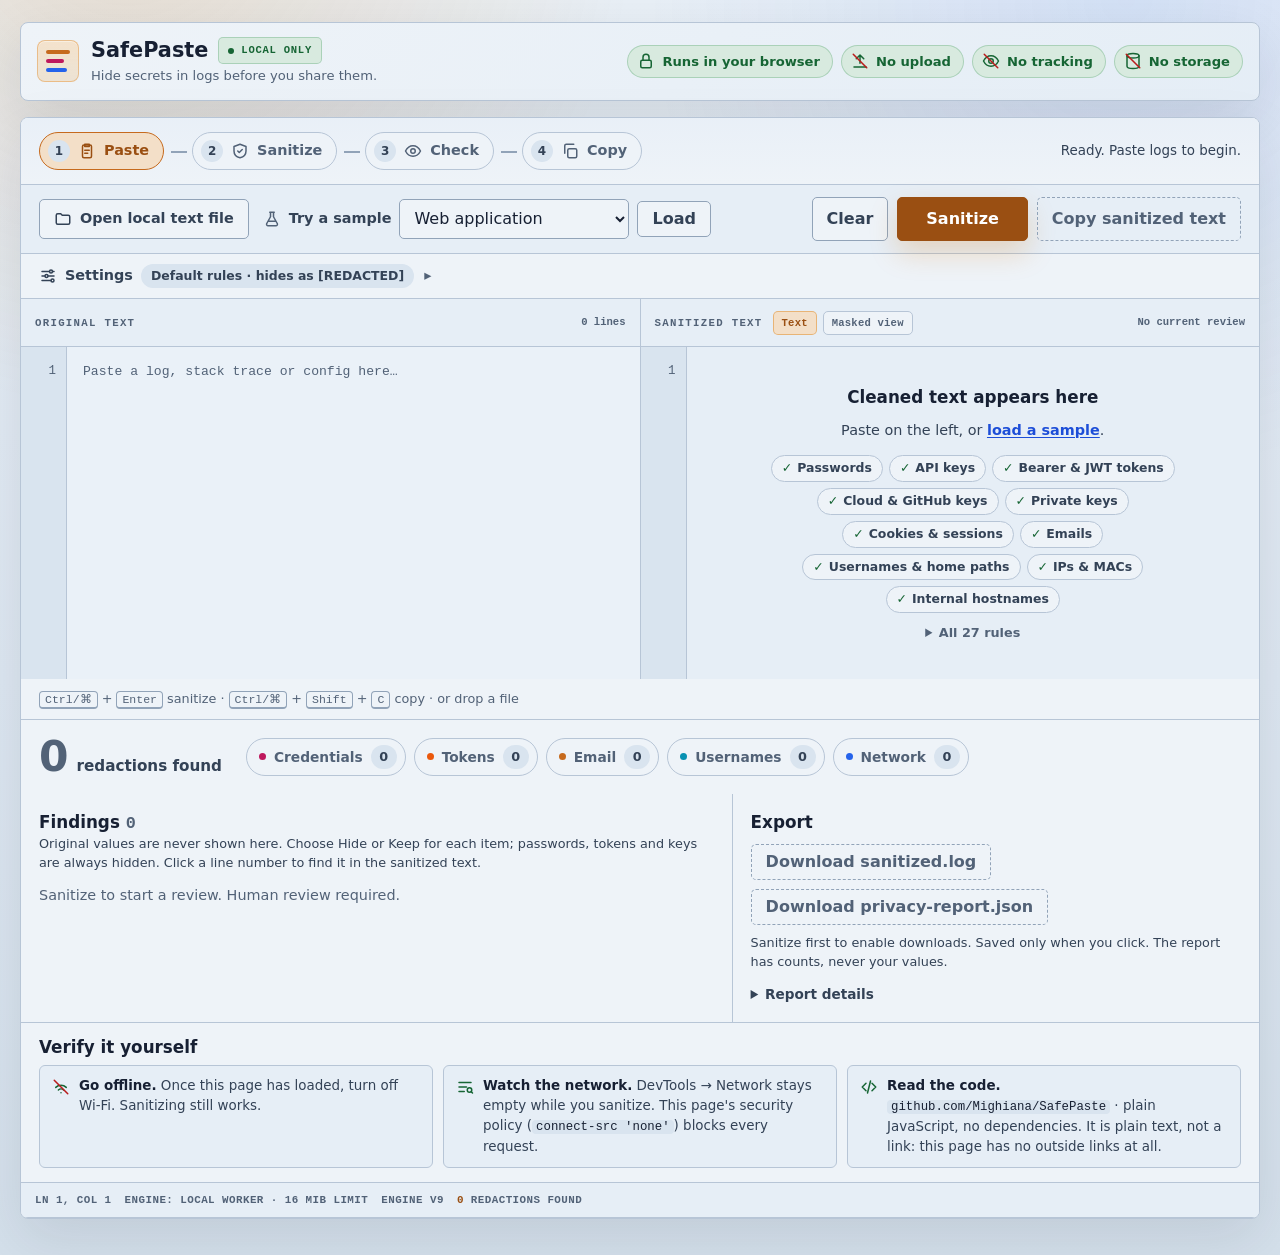
==== commit a4b758e9: "Review polish: contrast fixes, dark mode, empty/clean states, click-to-jump, Hide all + Undo, intern" ====
--- a/index.html
+++ b/index.html
@@ -74,7 +74,7 @@
         </section>
 
         <details class="settings">
-          <summary><svg class="icon" viewBox="0 0 24 24" aria-hidden="true" focusable="false"><path d="M4 6h10M18 6h2M4 12h4M12 12h8M4 18h12"/><circle cx="16" cy="6" r="2"/><circle cx="10" cy="12" r="2"/><circle cx="18" cy="18" r="2"/></svg>Settings <span id="settings-summary" class="settings-summary">Compatibility · Redaction</span></summary>
+          <summary><svg class="icon" viewBox="0 0 24 24" aria-hidden="true" focusable="false"><path d="M4 6h10M18 6h2M4 12h4M12 12h8M4 18h12"/><circle cx="16" cy="6" r="2"/><circle cx="10" cy="12" r="2"/><circle cx="18" cy="18" r="2"/></svg>Settings <span id="settings-summary" class="settings-summary">Default rules · hides as [REDACTED]</span></summary>
           <div class="settings-body">
             <div class="policy-controls">
               <label for="mode-select">Output mode
@@ -85,7 +85,7 @@
               </label>
               <label for="profile-select">Privacy profile
                 <select id="profile-select" aria-describedby="policy-warning">
-                  <option value="legacy">Compatibility · original IPv4 behavior</option>
+                  <option value="legacy">Compatibility (default) · original IPv4 rules</option>
                   <option value="strict">Strict privacy</option>
                   <option value="support">Support</option>
                   <option value="incident">Security incident</option>
@@ -118,7 +118,7 @@
                 <label><input id="category-email" type="checkbox" checked> Email addresses</label>
                 <label><input id="category-usernames" type="checkbox" checked> Usernames</label>
                 <label><input id="category-paths" type="checkbox" checked> Path usernames</label>
-                <label><input id="category-network" type="checkbox" checked> Network addresses (IPv4, IPv6, MAC)</label>
+                <label><input id="category-network" type="checkbox" checked> Network addresses (IPv4, IPv6, MAC, internal hostnames)</label>
                 <label><input id="preserve-loopback" type="checkbox"> Preserve loopback (127/8, ::1)</label>
                 <label><input id="preserve-private" type="checkbox"> Preserve private (RFC1918, IPv6 fc00::/7)</label>
               </div>
@@ -127,7 +127,7 @@
               <input id="redact-ip" type="checkbox" checked>
               <span class="toggle-copy">
                 <span class="toggle-title">Redact non-loopback IPv4 addresses</span>
-                <span class="toggle-help">Loopback (127/8, ::1) stays visible. Also covers IPv6 and MAC.</span>
+                <span class="toggle-help">Loopback (127/8, ::1) stays visible. Also covers IPv6, MAC and internal hostnames.</span>
               </span>
             </label>
           </div>
@@ -165,17 +165,37 @@
             <div class="editor-frame output-frame">
               <div id="output-gutter" class="gutter" aria-hidden="true">1</div>
               <textarea id="output-text" spellcheck="false" wrap="off" autocomplete="off" readonly role="tabpanel" aria-labelledby="sanitized-tab" aria-describedby="preview-help" placeholder="The cleaned version appears here."></textarea>
+              <div id="output-empty" class="empty-state">
+                <p class="empty-title">Cleaned text appears here</p>
+                <p class="empty-sub">Paste on the left, or <button id="empty-sample" type="button" class="link-button">load a sample</button>.</p>
+                <ul class="catch-list" aria-label="What SafePaste catches">
+                  <li>Passwords</li>
+                  <li>API keys</li>
+                  <li>Bearer &amp; JWT tokens</li>
+                  <li>Cloud &amp; GitHub keys</li>
+                  <li>Private keys</li>
+                  <li>Cookies &amp; sessions</li>
+                  <li>Emails</li>
+                  <li>Usernames &amp; home paths</li>
+                  <li>IPs &amp; MACs</li>
+                  <li>Internal hostnames</li>
+                </ul>
+                <details class="rule-catalog">
+                  <summary id="rule-catalog-summary">All rules</summary>
+                  <ul id="rule-catalog"></ul>
+                </details>
+              </div>
               <pre id="preview-panel" class="visual-output empty" role="tabpanel" aria-labelledby="preview-tab" tabindex="0" aria-describedby="preview-help" data-output-preview hidden>Your visual redaction preview appears here.</pre>
             </div>
           </article>
         </section>
         <div class="editor-help">
           <p id="input-help"><kbd>Ctrl/⌘</kbd> + <kbd>Enter</kbd> sanitize · <kbd>Ctrl/⌘</kbd> + <kbd>Shift</kbd> + <kbd>C</kbd> copy · or drop a file</p>
-          <p id="preview-help">Preview masks every detected value, including KEEP decisions. Copy uses your final choices.</p>
+          <p id="preview-help" hidden>Preview masks every detected value, including KEEP decisions (items set to “Keep original”). Copy and downloads use your final choices.</p>
         </div>
 
 
-        <section class="summary" aria-labelledby="summary-title">
+        <section id="summary" class="summary" data-state="empty" aria-labelledby="summary-title">
           <div class="summary-count">
             <h2 id="summary-title" class="sr-only">Result</h2>
             <p><strong id="redaction-count">0</strong> redactions found</p>
@@ -192,15 +212,21 @@
               <li>No review yet.</li>
             </ul>
           </div>
-          <p class="review-warning"><svg class="icon" viewBox="0 0 24 24" aria-hidden="true" focusable="false"><path d="M12 3l10 18H2z"/><path d="M12 10v4M12 17.5v.5"/></svg>Always check before sharing. Unknown secrets can slip through.</p>
+          <p id="review-warning" class="review-warning" hidden><svg class="icon" viewBox="0 0 24 24" aria-hidden="true" focusable="false"><path d="M12 3l10 18H2z"/><path d="M12 10v4M12 17.5v.5"/></svg><span id="review-warning-text">Always check before sharing. Unknown secrets can slip through.</span></p>
         </section>
 
         <section class="review-grid" aria-label="Findings and privacy report">
-          <section class="findings-panel" aria-labelledby="findings-title">
-            <h2 id="findings-title">Findings <span id="finding-count">0</span></h2>
-            <p class="review-note">Original values are never shown here. Passwords, tokens and keys are always hidden.</p>
+          <section id="findings-panel" class="findings-panel" data-state="empty" aria-labelledby="findings-title">
+            <div class="findings-head">
+              <h2 id="findings-title">Findings <span id="finding-count">0</span></h2>
+              <div class="findings-actions">
+                <button id="hide-all" type="button" class="secondary" hidden disabled>Hide all</button>
+                <button id="undo-hide" type="button" class="secondary" hidden>Undo</button>
+              </div>
+            </div>
+            <p class="review-note">Original values are never shown here. Choose Hide or Keep for each item; passwords, tokens and keys are always hidden. Click a line number to find it in the sanitized text.</p>
             <ol id="findings-list" aria-label="Detected findings"></ol>
-            <nav class="findings-pagination" aria-label="Findings pages">
+            <nav id="findings-pager" class="findings-pagination" aria-label="Findings pages" hidden>
               <button id="findings-previous" type="button" disabled>Previous</button>
               <span id="findings-page" role="status" aria-live="polite">No review yet.</span>
               <button id="findings-next" type="button" disabled>Next</button>
@@ -210,9 +236,9 @@
             <h2 id="report-title">Export</h2>
             <div class="button-row">
               <button id="download-log" type="button" disabled>Download sanitized.log</button>
-              <button id="download-report" type="button" disabled>Download privacy-report.json</button>
-            </div>
-            <p class="review-note">Saved only when you click. The report has counts, never your values.</p>
+              <button id="download-report" type="button" class="secondary" disabled>Download privacy-report.json</button>
+            </div>
+            <p class="review-note"><span id="export-hint">Sanitize first to enable downloads. </span>Saved only when you click. The report has counts, never your values.</p>
             <details class="report-details">
               <summary>Report details</summary>
               <pre id="privacy-report">No review yet. Human review required before sharing.</pre>
@@ -220,9 +246,19 @@
           </section>
         </section>
 
+        <section class="verify" aria-labelledby="verify-title">
+          <h2 id="verify-title">Verify it yourself</h2>
+          <ul class="verify-list">
+            <li><svg class="icon" viewBox="0 0 24 24" aria-hidden="true" focusable="false"><path d="M5 12.5a10 10 0 0 1 14 0M8.5 16a5 5 0 0 1 7 0M12 19.5h.01"/><path class="strike" d="M3 3l18 18"/></svg><span><strong>Go offline.</strong> Once this page has loaded, turn off Wi-Fi. Sanitizing still works.</span></li>
+            <li><svg class="icon" viewBox="0 0 24 24" aria-hidden="true" focusable="false"><path d="M4 6h16M4 12h10M4 18h7"/><circle cx="18" cy="16" r="3"/><path d="M20.2 18.2L22 20"/></svg><span><strong>Watch the network.</strong> DevTools → Network stays empty while you sanitize. This page's security policy (<code>connect-src 'none'</code>) blocks every request.</span></li>
+            <li><svg class="icon" viewBox="0 0 24 24" aria-hidden="true" focusable="false"><path d="M8 7l-5 5 5 5M16 7l5 5-5 5M14 4l-4 16"/></svg><span><strong>Read the code.</strong> <code id="source-url">github.com/Mighiana/SafePaste</code> · plain JavaScript, no dependencies. It is plain text, not a link: this page has no outside links at all.</span></li>
+          </ul>
+        </section>
+
         <section class="statusbar" aria-label="Review status">
           <span data-cursor-status>Ln 1, Col 1</span>
           <span id="engine-status">Engine: starting</span>
+          <span id="engine-version">Engine v–</span>
           <span><strong data-status-redaction-count>0</strong> redactions found</span>
           <span class="status-dots" data-category-dots aria-hidden="true"></span>
         </section>
--- a/styles.css
+++ b/styles.css
@@ -18,9 +18,25 @@
   --primary-hover: #9a4f12;
   --primary-soft: #f3dfc8;
   --focus: #2563eb;
+  --link: #1d4ed8;
 
   --success: #15803d;
+  --success-strong: #166534;
   --success-soft: #d8eadf;
+  --action: #9a4f12;
+  --action-hover: #7c3f0e;
+  --on-action: #ffffff;
+  --warning-text: #8a3f07;
+  --on-badge: #ffffff;
+  --badge-low: #2563eb;
+  --badge-medium: #b84309;
+  --badge-high: #b91c1c;
+  --editor-bg: #eaf1f8;
+  --editor-readonly: #e6eef6;
+  --page-top: #e8eff6;
+  --page-bottom: #d4e0eb;
+  --topbar-glass: linear-gradient(135deg, rgba(238, 243, 248, 0.96), rgba(228, 237, 246, 0.92));
+  --head-glass: linear-gradient(180deg, rgba(232, 239, 247, 0.88), rgba(238, 243, 248, 0.98));
   --danger: #b91c1c;
   --danger-soft: #f1d8de;
   --warning: #b45309;
@@ -53,7 +69,7 @@
   background:
     radial-gradient(circle at 10% -8%, rgba(217, 119, 6, 0.16), transparent 32rem),
     radial-gradient(circle at 88% 0%, rgba(37, 99, 235, 0.11), transparent 30rem),
-    linear-gradient(180deg, #e8eff6 0%, var(--bg) 54%, #d4e0eb 100%);
+    linear-gradient(180deg, var(--page-top) 0%, var(--bg) 54%, var(--page-bottom) 100%);
   color: var(--text-primary);
   font-family: var(--sans);
   line-height: 1.5;
@@ -110,9 +126,7 @@
   border: 1px solid var(--border);
   border-radius: var(--radius);
   padding: 14px 16px;
-  background:
-    linear-gradient(135deg, rgba(238, 243, 248, 0.96), rgba(228, 237, 246, 0.92)),
-    var(--surface);
+  background: var(--topbar-glass), var(--surface);
   box-shadow: var(--shadow);
 }
 
@@ -203,7 +217,7 @@
 .trust-badge {
   border: 1px solid rgba(21, 128, 61, 0.24);
   background: var(--success-soft);
-  color: var(--success);
+  color: var(--success-strong);
 }
 
 .trust-badge::before {
@@ -258,7 +272,7 @@
   border-radius: 999px;
   padding: 6px 12px 6px 9px;
   background: var(--success-soft);
-  color: var(--success);
+  color: var(--success-strong);
   font-size: 0.82rem;
   font-weight: 700;
   white-space: nowrap;
@@ -283,9 +297,7 @@
   gap: 18px;
   border-bottom: 1px solid var(--border);
   padding: 14px 18px;
-  background:
-    linear-gradient(180deg, rgba(232, 239, 247, 0.88), rgba(238, 243, 248, 0.98)),
-    var(--surface);
+  background: var(--head-glass), var(--surface);
 }
 
 .eyebrow,
@@ -373,7 +385,6 @@
 .flow-steps[data-stage="paste"] [data-step="paste"],
 .flow-steps[data-stage="sanitize"] [data-step="sanitize"],
 .flow-steps[data-stage="review"] [data-step="review"],
-.flow-steps[data-stage="review"] [data-step="copy"],
 .flow-steps[data-stage="copy"] [data-step="copy"] {
   border-color: var(--primary);
   background: var(--primary-soft);
@@ -385,15 +396,15 @@
 .flow-steps[data-stage="review"] [data-step="sanitize"],
 .flow-steps[data-stage="copy"] li:not([data-step="copy"]) {
   border-color: rgba(21, 128, 61, 0.3);
-  color: var(--success);
+  color: var(--success-strong);
 }
 
 .flow-steps[data-stage="sanitize"] [data-step="paste"]::before,
 .flow-steps[data-stage="review"] [data-step="paste"]::before,
 .flow-steps[data-stage="review"] [data-step="sanitize"]::before,
 .flow-steps[data-stage="copy"] li::before {
-  background: var(--success);
-  color: #ffffff;
+  background: var(--success-strong);
+  color: var(--on-action);
   content: "✓";
 }
 
@@ -453,8 +464,8 @@
 }
 
 .rule-chip.is-active strong {
-  background: var(--primary);
-  color: #ffffff;
+  background: var(--action);
+  color: var(--on-action);
 }
 
 .rule-chip.is-active {
@@ -575,38 +586,60 @@
   min-height: 44px;
   padding: 0 28px;
   font-size: 1rem;
-  border-color: var(--primary-hover);
-  background: linear-gradient(180deg, #f59e0b, var(--primary));
-  color: #3a250d;
+  border-color: var(--action);
+  background: var(--action);
+  color: var(--on-action);
   box-shadow: 0 12px 28px rgba(217, 119, 6, 0.22);
 }
 
-#sanitize-button:hover {
-  border-color: var(--primary-hover);
-  background: var(--primary-hover);
-  color: #f8ecdc;
+#sanitize-button:hover,
+#copy-button:not(:disabled):hover,
+#download-log:not(:disabled):hover {
+  border-color: var(--action-hover);
+  background: var(--action-hover);
+  color: var(--on-action);
   box-shadow: 0 16px 34px rgba(180, 83, 9, 0.26);
 }
 
+/* Once a result exists, Copy and the log download lead; Sanitize steps back. */
+#copy-button:not(:disabled),
+#download-log:not(:disabled) {
+  border-color: var(--action);
+  background: var(--action);
+  color: var(--on-action);
+}
+
+#sanitize-button.is-done {
+  border-color: var(--border-strong);
+  background: var(--surface);
+  color: var(--text-secondary);
+  box-shadow: none;
+}
+
+#sanitize-button.is-done:hover {
+  background: var(--surface-tertiary);
+  color: var(--text-primary);
+}
+
 button.secondary,
-#copy-button:not(:disabled),
 .file-tab {
   background: var(--surface);
   color: var(--text-secondary);
 }
 
-#copy-button:not(:disabled):hover,
 button.secondary:hover,
 .file-tab:hover {
   background: var(--surface-tertiary);
 }
 
-button:disabled {
-  border-color: var(--border);
-  background: var(--surface-secondary);
-  color: var(--text-faint);
+button:disabled,
+button:disabled:hover {
+  border-color: var(--border-strong);
+  border-style: dashed;
+  background: transparent;
+  color: var(--text-muted);
+  box-shadow: none;
   cursor: not-allowed;
-  opacity: 0.9;
   transform: none;
 }
 
@@ -735,7 +768,16 @@
 .review-grid { display: grid; grid-template-columns: minmax(0, 1.35fr) minmax(0, 1fr); gap: 1px; background: var(--border); }
 .findings-panel, .report-panel { min-width: 0; padding: 18px; background: var(--surface); }
 .review-grid h2 { font-size: 1.05rem; }
-#finding-count { font-family: var(--mono); color: var(--warning); }
+#finding-count { font-family: var(--mono); color: var(--warning-text); }
+.findings-panel[data-state="empty"] #finding-count,
+.findings-panel[data-state="clean"] #finding-count,
+.summary[data-state="empty"] .summary-count strong { color: var(--text-muted); }
+.summary[data-state="clean"] .summary-count strong { color: var(--success-strong); }
+.findings-head { display: flex; flex-wrap: wrap; align-items: center; justify-content: space-between; gap: 8px; }
+.findings-head h2 { margin: 0; }
+.findings-actions { display: flex; gap: 8px; }
+.findings-actions button { min-height: 32px; font-size: 0.82rem; }
+.review-warning.is-clean { border-color: rgba(21, 128, 61, 0.3); background: var(--success-soft); color: var(--success-strong); }
 #findings-list { padding: 0; list-style: none; max-height: 560px; overflow-y: auto; }
 #findings-list { display: grid; gap: 8px; margin: 12px 0; }
 #findings-list > li:not(.finding) { color: var(--text-muted); font-size: 0.9rem; }
@@ -767,16 +809,32 @@
 .finding .severity {
   border-radius: 999px;
   padding: 2px 8px;
-  background: var(--blue);
-  color: #ffffff;
+  background: var(--badge-low);
+  color: var(--on-badge);
   font-size: 0.66rem;
   letter-spacing: 0.06em;
 }
-.finding.severity-high .severity { background: var(--danger); }
-.finding.severity-medium .severity { background: #b84309; }
-.finding-where { color: var(--text-muted); font-size: 0.78rem; font-weight: 600; text-transform: none; }
+.finding.severity-high .severity { background: var(--badge-high); }
+.finding.severity-medium .severity { background: var(--badge-medium); }
+.finding-where {
+  min-height: 0;
+  border: 0;
+  border-radius: 4px;
+  padding: 1px 4px;
+  background: transparent;
+  color: var(--link);
+  font-size: 0.78rem;
+  font-weight: 700;
+  text-decoration: underline;
+  text-underline-offset: 2px;
+  text-transform: none;
+}
+.finding-where:hover { background: var(--surface-tertiary); color: var(--link); transform: none; }
 .finding p { grid-column: 1; margin: 0; font-size: 0.82rem; color: var(--text-secondary); overflow-wrap: anywhere; }
 .finding .finding-detail { font-family: var(--mono); font-size: 0.74rem; color: var(--text-muted); }
+.finding-why { grid-column: 1; font-size: 0.76rem; color: var(--text-secondary); }
+.finding-why summary { width: max-content; cursor: pointer; color: var(--text-muted); font-weight: 600; }
+.finding-why p { margin-top: 4px; }
 .finding .finding-action, .finding .finding-locked { grid-column: 2; grid-row: 1 / span 3; }
 .finding-action { display: grid; gap: 4px; margin: 0; font-size: 0.66rem; }
 .finding select { min-width: 190px; max-width: 100%; }
@@ -892,7 +950,7 @@
   grid-template-columns: 46px minmax(0, 1fr);
   flex: 1;
   min-height: 0;
-  background: #eaf1f8;
+  background: var(--editor-bg);
 }
 
 .editor-frame.is-dragging {
@@ -962,7 +1020,7 @@
 
 textarea[readonly] {
   color: var(--text-secondary);
-  background: #e6eef6;
+  background: var(--editor-readonly);
 }
 
 .visual-output {
@@ -987,7 +1045,7 @@
   border: 1px solid rgba(217, 119, 6, 0.42);
   border-radius: var(--radius);
   padding: 18px;
-  background: rgba(238, 243, 248, 0.96);
+  background: var(--surface-glass);
   box-shadow: 0 24px 70px rgba(15, 23, 42, 0.16);
   opacity: 0;
   pointer-events: none;
@@ -1131,7 +1189,7 @@
   border-radius: 6px;
   padding: 8px 12px;
   background: var(--warning-soft);
-  color: #8a3f07;
+  color: var(--warning-text);
   font-size: 0.85rem;
   font-weight: 700;
 }
@@ -1265,6 +1323,175 @@
   }
 }
 
+.empty-state {
+  position: absolute;
+  inset: 0 0 0 46px;
+  z-index: 2;
+  display: grid;
+  align-content: center;
+  justify-items: center;
+  gap: 10px;
+  padding: 18px;
+  background: var(--editor-readonly);
+  color: var(--text-secondary);
+  text-align: center;
+  overflow: auto;
+}
+
+.empty-state p { margin: 0; }
+.empty-title { color: var(--text-primary); font-size: 1.05rem; font-weight: 800; }
+.empty-sub { font-size: 0.9rem; }
+
+.link-button {
+  min-height: 0;
+  border: 0;
+  padding: 0;
+  background: transparent;
+  color: var(--link);
+  font: inherit;
+  font-weight: 700;
+  text-decoration: underline;
+  text-underline-offset: 2px;
+}
+
+.link-button:hover { color: var(--link); transform: none; }
+
+.catch-list {
+  display: flex;
+  flex-wrap: wrap;
+  justify-content: center;
+  gap: 6px;
+  max-width: 460px;
+  margin: 4px 0 0;
+  padding: 0;
+  list-style: none;
+}
+
+.catch-list li {
+  border: 1px solid var(--border);
+  border-radius: 999px;
+  padding: 3px 10px;
+  background: var(--surface);
+  color: var(--text-secondary);
+  font-size: 0.78rem;
+  font-weight: 700;
+}
+
+.catch-list li::before { margin-right: 5px; color: var(--success-strong); content: "✓"; }
+.rule-catalog { font-size: 0.8rem; }
+.rule-catalog summary { color: var(--text-muted); }
+.rule-catalog ul { columns: 2; max-width: 460px; margin: 8px 0 0; padding-left: 18px; text-align: left; }
+
+.verify {
+  border-top: 1px solid var(--border);
+  padding: 14px 18px;
+  background: var(--surface);
+}
+
+.verify h2 { margin: 0 0 8px; font-size: 1.05rem; }
+
+.verify-list {
+  display: grid;
+  grid-template-columns: repeat(3, minmax(0, 1fr));
+  gap: 10px;
+  margin: 0;
+  padding: 0;
+  list-style: none;
+}
+
+.verify-list li {
+  display: flex;
+  align-items: flex-start;
+  gap: 9px;
+  border: 1px solid var(--border);
+  border-radius: 6px;
+  padding: 10px 12px;
+  background: var(--surface-secondary);
+  color: var(--text-secondary);
+  font-size: 0.84rem;
+}
+
+.verify-list .icon { margin-top: 2px; color: var(--success-strong); }
+.verify-list strong { color: var(--text-primary); }
+
+code {
+  border-radius: 4px;
+  padding: 0 4px;
+  background: var(--surface-tertiary);
+  color: var(--text-primary);
+  font-family: var(--mono);
+  font-size: 0.92em;
+  overflow-wrap: anywhere;
+}
+
+@media (max-width: 980px) {
+  .verify-list { grid-template-columns: 1fr; }
+}
+
+@media (max-width: 620px) {
+  .empty-state { inset: 0 0 0 38px; padding: 12px; }
+  .verify { padding: 12px; }
+  .rule-catalog ul { columns: 1; }
+}
+
+@media (prefers-color-scheme: dark) {
+  :root {
+    color-scheme: dark;
+    --bg: #0e1520;
+    --bg-elevated: #121b28;
+    --surface: #162130;
+    --surface-secondary: #1a2637;
+    --surface-tertiary: #233247;
+    --surface-glass: rgba(22, 33, 48, 0.94);
+    --border: #2d3e54;
+    --border-strong: #4a6080;
+    --text-primary: #e7edf5;
+    --text-secondary: #c5d0dd;
+    --text-muted: #a3b2c4;
+    --text-faint: #a3b2c4;
+    --primary: #f59e0b;
+    --primary-hover: #fbbf24;
+    --primary-soft: #3a2a12;
+    --focus: #7cb3ff;
+    --link: #8ec1ff;
+    --success: #4ade80;
+    --success-strong: #86efac;
+    --success-soft: #133222;
+    --danger: #fca5a5;
+    --danger-soft: #3d1c22;
+    --warning: #fbbf24;
+    --warning-soft: #3a2f12;
+    --warning-text: #fcd34d;
+    --orange: #fb923c;
+    --cyan: #22d3ee;
+    --blue: #7cb3ff;
+    --pink: #f472b6;
+    --action: #f59e0b;
+    --action-hover: #fbbf24;
+    --on-action: #1a1206;
+    --on-badge: #0b1220;
+    --badge-low: #7cb3ff;
+    --badge-medium: #fb923c;
+    --badge-high: #fca5a5;
+    --editor-bg: #111a26;
+    --editor-readonly: #131d2b;
+    --page-top: #111a26;
+    --page-bottom: #0b111a;
+    --topbar-glass: linear-gradient(135deg, rgba(24, 35, 51, 0.96), rgba(19, 29, 43, 0.92));
+    --head-glass: linear-gradient(180deg, rgba(26, 38, 55, 0.9), rgba(22, 33, 48, 0.98));
+    --shadow: 0 20px 56px rgba(0, 0, 0, 0.4);
+  }
+
+  body::before {
+    background:
+      linear-gradient(rgba(148, 163, 184, 0.05) 1px, transparent 1px),
+      linear-gradient(90deg, rgba(148, 163, 184, 0.05) 1px, transparent 1px);
+    background-size: 36px 36px;
+  }
+
+  .brand-mark { background: var(--primary-soft); }
+}
+
 .pane-tabs > div {
   display: flex;
   flex-wrap: wrap;
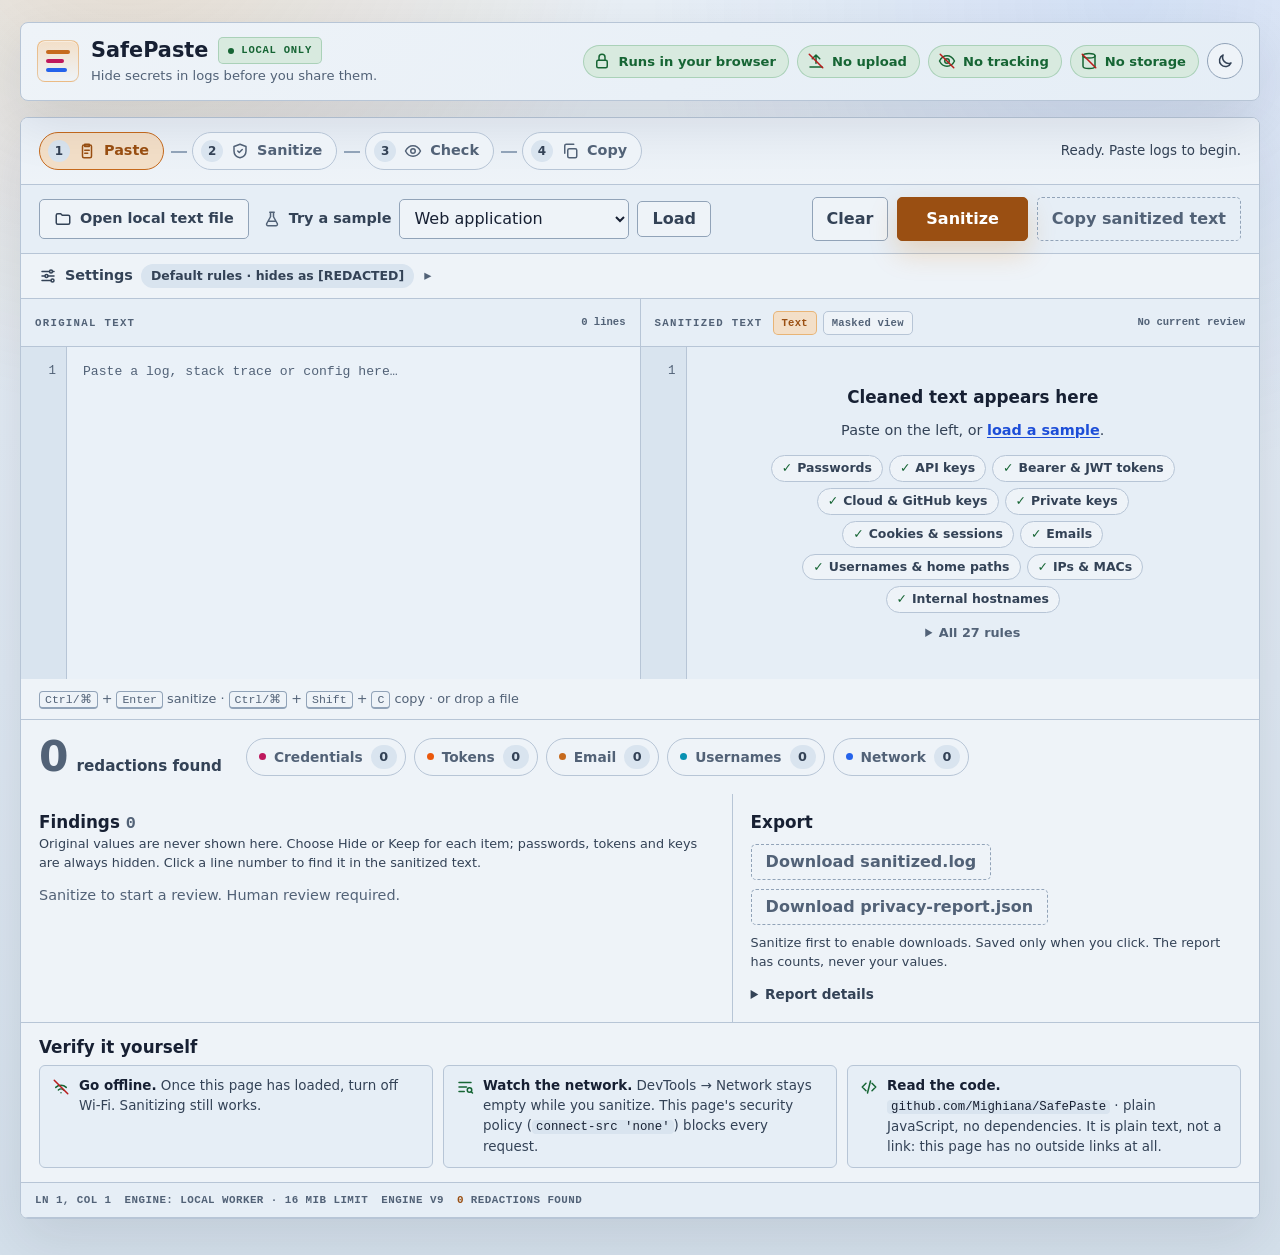
==== commit d94a18a0: "Add a light/dark switch that starts on the system theme and stores nothing Co-Authored-By: Devin AI " ====
--- a/index.html
+++ b/index.html
@@ -7,6 +7,7 @@
     <title>SafePaste</title>
     <meta name="description" content="Local browser-based log sanitizer for reviewing sensitive data before sharing logs.">
     <link rel="stylesheet" href="styles.css">
+    <script src="src/theme.js"></script>
   </head>
   <body>
     <div class="shell">
@@ -26,12 +27,15 @@
               <span class="subtitle">Hide secrets in logs before you share them.</span>
             </span>
           </a>
-          <ul class="trust-indicators" aria-label="Privacy guarantees">
-            <li><svg class="icon" viewBox="0 0 24 24" aria-hidden="true" focusable="false"><rect x="5" y="11" width="14" height="10" rx="2"/><path d="M8 11V7a4 4 0 0 1 8 0v4"/></svg>Runs in your browser</li>
-            <li><svg class="icon" viewBox="0 0 24 24" aria-hidden="true" focusable="false"><path d="M12 15V4M7 9l5-5 5 5M4 20h16"/><path class="strike" d="M3 3l18 18"/></svg>No upload</li>
-            <li><svg class="icon" viewBox="0 0 24 24" aria-hidden="true" focusable="false"><path d="M2 12s3.5-7 10-7 10 7 10 7-3.5 7-10 7S2 12 2 12z"/><circle cx="12" cy="12" r="3"/><path class="strike" d="M3 3l18 18"/></svg>No tracking</li>
-            <li><svg class="icon" viewBox="0 0 24 24" aria-hidden="true" focusable="false"><ellipse cx="12" cy="5" rx="8" ry="3"/><path d="M4 5v14c0 1.7 3.6 3 8 3s8-1.3 8-3V5"/><path class="strike" d="M3 3l18 18"/></svg>No storage</li>
-          </ul>
+          <div class="topbar-actions">
+            <ul class="trust-indicators" aria-label="Privacy guarantees">
+              <li><svg class="icon" viewBox="0 0 24 24" aria-hidden="true" focusable="false"><rect x="5" y="11" width="14" height="10" rx="2"/><path d="M8 11V7a4 4 0 0 1 8 0v4"/></svg>Runs in your browser</li>
+              <li><svg class="icon" viewBox="0 0 24 24" aria-hidden="true" focusable="false"><path d="M12 15V4M7 9l5-5 5 5M4 20h16"/><path class="strike" d="M3 3l18 18"/></svg>No upload</li>
+              <li><svg class="icon" viewBox="0 0 24 24" aria-hidden="true" focusable="false"><path d="M2 12s3.5-7 10-7 10 7 10 7-3.5 7-10 7S2 12 2 12z"/><circle cx="12" cy="12" r="3"/><path class="strike" d="M3 3l18 18"/></svg>No tracking</li>
+              <li><svg class="icon" viewBox="0 0 24 24" aria-hidden="true" focusable="false"><ellipse cx="12" cy="5" rx="8" ry="3"/><path d="M4 5v14c0 1.7 3.6 3 8 3s8-1.3 8-3V5"/><path class="strike" d="M3 3l18 18"/></svg>No storage</li>
+            </ul>
+            <button id="theme-toggle" class="theme-toggle" type="button" aria-label="Switch to dark theme" title="Switch to dark theme"><svg class="icon icon-moon" viewBox="0 0 24 24" aria-hidden="true" focusable="false"><path d="M20 14.5A8 8 0 0 1 9.5 4a8 8 0 1 0 10.5 10.5z"/></svg><svg class="icon icon-sun" viewBox="0 0 24 24" aria-hidden="true" focusable="false"><circle cx="12" cy="12" r="4"/><path d="M12 2v2M12 20v2M4.9 4.9l1.4 1.4M17.7 17.7l1.4 1.4M2 12h2M20 12h2M4.9 19.1l1.4-1.4M17.7 6.3l1.4-1.4"/></svg></button>
+          </div>
         </div>
       </header>
 
@@ -69,7 +73,7 @@
             <button id="clear-button" type="button" class="secondary">Clear</button>
             <button id="sanitize-button" type="button" aria-label="Sanitize log">Sanitize</button>
             <button id="cancel-button" type="button" class="secondary" hidden disabled>Cancel analysis</button>
-            <button id="copy-button" type="button" disabled>Copy sanitized text</button>
+            <button id="copy-button" type="button" title="Sanitize first" disabled>Copy sanitized text</button>
           </div>
         </section>
 
--- a/styles.css
+++ b/styles.css
@@ -45,6 +45,9 @@
   --cyan: #0891b2;
   --blue: #2563eb;
   --pink: #be185d;
+  --accent-rgb: 217, 119, 6;
+  --glow-rgb: 37, 99, 235;
+  --success-rgb: 21, 128, 61;
 
   --radius: 8px;
   --shadow: 0 20px 56px rgba(15, 23, 42, 0.1);
@@ -67,8 +70,8 @@
   min-height: 100vh;
   overflow-x: hidden;
   background:
-    radial-gradient(circle at 10% -8%, rgba(217, 119, 6, 0.16), transparent 32rem),
-    radial-gradient(circle at 88% 0%, rgba(37, 99, 235, 0.11), transparent 30rem),
+    radial-gradient(circle at 10% -8%, rgba(var(--accent-rgb), 0.16), transparent 32rem),
+    radial-gradient(circle at 88% 0%, rgba(var(--glow-rgb), 0.11), transparent 30rem),
     linear-gradient(180deg, var(--page-top) 0%, var(--bg) 54%, var(--page-bottom) 100%);
   color: var(--text-primary);
   font-family: var(--sans);
@@ -90,7 +93,7 @@
 }
 
 ::selection {
-  background: rgba(217, 119, 6, 0.22);
+  background: rgba(var(--accent-rgb), 0.22);
   color: var(--text-primary);
 }
 
@@ -119,6 +122,7 @@
 }
 
 .topbar {
+  position: relative;
   display: flex;
   align-items: center;
   justify-content: space-between;
@@ -146,12 +150,11 @@
   flex: 0 0 auto;
   align-content: center;
   gap: 5px;
-  border: 1px solid rgba(217, 119, 6, 0.35);
+  border: 1px solid rgba(var(--accent-rgb), 0.35);
   border-radius: 8px;
   padding: 9px 8px;
   background:
-    linear-gradient(180deg, rgba(244, 226, 203, 0.98), rgba(235, 214, 184, 0.56)),
-    var(--surface);
+    linear-gradient(180deg, var(--primary-soft), var(--surface));
   box-shadow: inset 0 1px 0 rgba(255, 255, 255, 0.42);
 }
 
@@ -215,7 +218,7 @@
 }
 
 .trust-badge {
-  border: 1px solid rgba(21, 128, 61, 0.24);
+  border: 1px solid rgba(var(--success-rgb), 0.24);
   background: var(--success-soft);
   color: var(--success-strong);
 }
@@ -268,7 +271,7 @@
   display: inline-flex;
   align-items: center;
   gap: 7px;
-  border: 1px solid rgba(21, 128, 61, 0.24);
+  border: 1px solid rgba(var(--success-rgb), 0.24);
   border-radius: 999px;
   padding: 6px 12px 6px 9px;
   background: var(--success-soft);
@@ -278,6 +281,32 @@
   white-space: nowrap;
 }
 
+.topbar-actions {
+  display: flex;
+  flex-wrap: wrap;
+  align-items: center;
+  justify-content: flex-end;
+  gap: 8px;
+}
+
+.theme-toggle {
+  display: inline-grid;
+  width: 36px;
+  min-height: 36px;
+  place-items: center;
+  border-radius: 999px;
+  padding: 0;
+}
+
+.theme-toggle .icon-sun,
+:root[data-theme="dark"] .theme-toggle .icon-moon {
+  display: none;
+}
+
+:root[data-theme="dark"] .theme-toggle .icon-sun {
+  display: block;
+}
+
 .workspace {
   overflow: hidden;
   border: 1px solid var(--border);
@@ -287,7 +316,7 @@
 }
 
 .workspace.is-scanning {
-  border-color: rgba(217, 119, 6, 0.42);
+  border-color: rgba(var(--accent-rgb), 0.42);
 }
 
 .workspace-head {
@@ -395,7 +424,7 @@
 .flow-steps[data-stage="review"] [data-step="paste"],
 .flow-steps[data-stage="review"] [data-step="sanitize"],
 .flow-steps[data-stage="copy"] li:not([data-step="copy"]) {
-  border-color: rgba(21, 128, 61, 0.3);
+  border-color: rgba(var(--success-rgb), 0.3);
   color: var(--success-strong);
 }
 
@@ -469,7 +498,7 @@
 }
 
 .rule-chip.is-active {
-  border-color: rgba(217, 119, 6, 0.42);
+  border-color: rgba(var(--accent-rgb), 0.42);
   background: var(--primary-soft);
 }
 
@@ -589,7 +618,7 @@
   border-color: var(--action);
   background: var(--action);
   color: var(--on-action);
-  box-shadow: 0 12px 28px rgba(217, 119, 6, 0.22);
+  box-shadow: 0 12px 28px rgba(var(--accent-rgb), 0.22);
 }
 
 #sanitize-button:hover,
@@ -598,7 +627,7 @@
   border-color: var(--action-hover);
   background: var(--action-hover);
   color: var(--on-action);
-  box-shadow: 0 16px 34px rgba(180, 83, 9, 0.26);
+  box-shadow: 0 16px 34px rgba(var(--accent-rgb), 0.26);
 }
 
 /* Once a result exists, Copy and the log download lead; Sanitize steps back. */
@@ -777,7 +806,7 @@
 .findings-head h2 { margin: 0; }
 .findings-actions { display: flex; gap: 8px; }
 .findings-actions button { min-height: 32px; font-size: 0.82rem; }
-.review-warning.is-clean { border-color: rgba(21, 128, 61, 0.3); background: var(--success-soft); color: var(--success-strong); }
+.review-warning.is-clean { border-color: rgba(var(--success-rgb), 0.3); background: var(--success-soft); color: var(--success-strong); }
 #findings-list { padding: 0; list-style: none; max-height: 560px; overflow-y: auto; }
 #findings-list { display: grid; gap: 8px; margin: 12px 0; }
 #findings-list > li:not(.finding) { color: var(--text-muted); font-size: 0.9rem; }
@@ -931,7 +960,7 @@
 
 .file-tab.active,
 .file-tab[aria-selected="true"] {
-  border-color: rgba(217, 119, 6, 0.42);
+  border-color: rgba(var(--accent-rgb), 0.42);
   background: var(--primary-soft);
   color: var(--primary-hover);
 }
@@ -954,7 +983,7 @@
 }
 
 .editor-frame.is-dragging {
-  outline: 1px solid rgba(217, 119, 6, 0.58);
+  outline: 1px solid rgba(var(--accent-rgb), 0.58);
   outline-offset: -1px;
 }
 
@@ -971,7 +1000,7 @@
   z-index: 4;
   height: 2px;
   background: linear-gradient(90deg, transparent, var(--primary), transparent);
-  box-shadow: 0 0 18px 2px rgba(217, 119, 6, 0.3);
+  box-shadow: 0 0 18px 2px rgba(var(--accent-rgb), 0.3);
   content: "";
   animation: scan-line 420ms linear;
   pointer-events: none;
@@ -1042,7 +1071,7 @@
   gap: 3px;
   width: min(340px, calc(100% - 80px));
   transform: translate(-50%, -50%) scale(0.98);
-  border: 1px solid rgba(217, 119, 6, 0.42);
+  border: 1px solid rgba(var(--accent-rgb), 0.42);
   border-radius: var(--radius);
   padding: 18px;
   background: var(--surface-glass);
@@ -1104,7 +1133,7 @@
 }
 
 .redaction-bar.medium {
-  box-shadow: 0 0 0 1px rgba(217, 119, 6, 0.54);
+  box-shadow: 0 0 0 1px rgba(var(--accent-rgb), 0.54);
 }
 
 .redaction-bar.low {
@@ -1185,7 +1214,7 @@
   align-items: center;
   gap: 8px;
   margin: 0;
-  border: 1px solid rgba(180, 83, 9, 0.3);
+  border: 1px solid rgba(var(--accent-rgb), 0.3);
   border-radius: 6px;
   padding: 8px 12px;
   background: var(--warning-soft);
@@ -1267,8 +1296,15 @@
     flex-direction: column;
   }
 
-  .trust-indicators {
+  .trust-indicators,
+  .topbar-actions {
     justify-content: flex-start;
+  }
+
+  .theme-toggle {
+    position: absolute;
+    top: 14px;
+    right: 16px;
   }
 
   .editor-grid {
@@ -1434,63 +1470,61 @@
   .rule-catalog ul { columns: 1; }
 }
 
-@media (prefers-color-scheme: dark) {
-  :root {
-    color-scheme: dark;
-    --bg: #0e1520;
-    --bg-elevated: #121b28;
-    --surface: #162130;
-    --surface-secondary: #1a2637;
-    --surface-tertiary: #233247;
-    --surface-glass: rgba(22, 33, 48, 0.94);
-    --border: #2d3e54;
-    --border-strong: #4a6080;
-    --text-primary: #e7edf5;
-    --text-secondary: #c5d0dd;
-    --text-muted: #a3b2c4;
-    --text-faint: #a3b2c4;
-    --primary: #f59e0b;
-    --primary-hover: #fbbf24;
-    --primary-soft: #3a2a12;
-    --focus: #7cb3ff;
-    --link: #8ec1ff;
-    --success: #4ade80;
-    --success-strong: #86efac;
-    --success-soft: #133222;
-    --danger: #fca5a5;
-    --danger-soft: #3d1c22;
-    --warning: #fbbf24;
-    --warning-soft: #3a2f12;
-    --warning-text: #fcd34d;
-    --orange: #fb923c;
-    --cyan: #22d3ee;
-    --blue: #7cb3ff;
-    --pink: #f472b6;
-    --action: #f59e0b;
-    --action-hover: #fbbf24;
-    --on-action: #1a1206;
-    --on-badge: #0b1220;
-    --badge-low: #7cb3ff;
-    --badge-medium: #fb923c;
-    --badge-high: #fca5a5;
-    --editor-bg: #111a26;
-    --editor-readonly: #131d2b;
-    --page-top: #111a26;
-    --page-bottom: #0b111a;
-    --topbar-glass: linear-gradient(135deg, rgba(24, 35, 51, 0.96), rgba(19, 29, 43, 0.92));
-    --head-glass: linear-gradient(180deg, rgba(26, 38, 55, 0.9), rgba(22, 33, 48, 0.98));
-    --shadow: 0 20px 56px rgba(0, 0, 0, 0.4);
-  }
-
-  body::before {
-    background:
-      linear-gradient(rgba(148, 163, 184, 0.05) 1px, transparent 1px),
-      linear-gradient(90deg, rgba(148, 163, 184, 0.05) 1px, transparent 1px);
-    background-size: 36px 36px;
-  }
-
-  .brand-mark { background: var(--primary-soft); }
-}
+:root[data-theme="dark"] {
+  color-scheme: dark;
+  --bg: #0e1520;
+  --bg-elevated: #121b28;
+  --surface: #162130;
+  --surface-secondary: #1a2637;
+  --surface-tertiary: #233247;
+  --surface-glass: rgba(22, 33, 48, 0.94);
+  --border: #2d3e54;
+  --border-strong: #4a6080;
+  --text-primary: #e7edf5;
+  --text-secondary: #c5d0dd;
+  --text-muted: #a3b2c4;
+  --text-faint: #a3b2c4;
+  --primary: #f59e0b;
+  --primary-hover: #fbbf24;
+  --primary-soft: #3a2a12;
+  --focus: #7cb3ff;
+  --link: #8ec1ff;
+  --success: #4ade80;
+  --success-strong: #86efac;
+  --success-soft: #133222;
+  --danger: #fca5a5;
+  --danger-soft: #3d1c22;
+  --warning: #fbbf24;
+  --warning-soft: #3a2f12;
+  --warning-text: #fcd34d;
+  --orange: #fb923c;
+  --cyan: #22d3ee;
+  --blue: #7cb3ff;
+  --pink: #f472b6;
+  --action: #f59e0b;
+  --action-hover: #fbbf24;
+  --on-action: #1a1206;
+  --on-badge: #0b1220;
+  --badge-low: #7cb3ff;
+  --badge-medium: #fb923c;
+  --badge-high: #fca5a5;
+  --editor-bg: #111a26;
+  --editor-readonly: #131d2b;
+  --page-top: #111a26;
+  --page-bottom: #0b111a;
+  --topbar-glass: linear-gradient(135deg, rgba(24, 35, 51, 0.96), rgba(19, 29, 43, 0.92));
+  --head-glass: linear-gradient(180deg, rgba(26, 38, 55, 0.9), rgba(22, 33, 48, 0.98));
+  --shadow: 0 20px 56px rgba(0, 0, 0, 0.4);
+}
+
+:root[data-theme="dark"] body::before {
+  background:
+    linear-gradient(rgba(148, 163, 184, 0.05) 1px, transparent 1px),
+    linear-gradient(90deg, rgba(148, 163, 184, 0.05) 1px, transparent 1px);
+  background-size: 36px 36px;
+}
+
+:root[data-theme="dark"] .brand-mark { background: var(--primary-soft); }
 
 .pane-tabs > div {
   display: flex;
